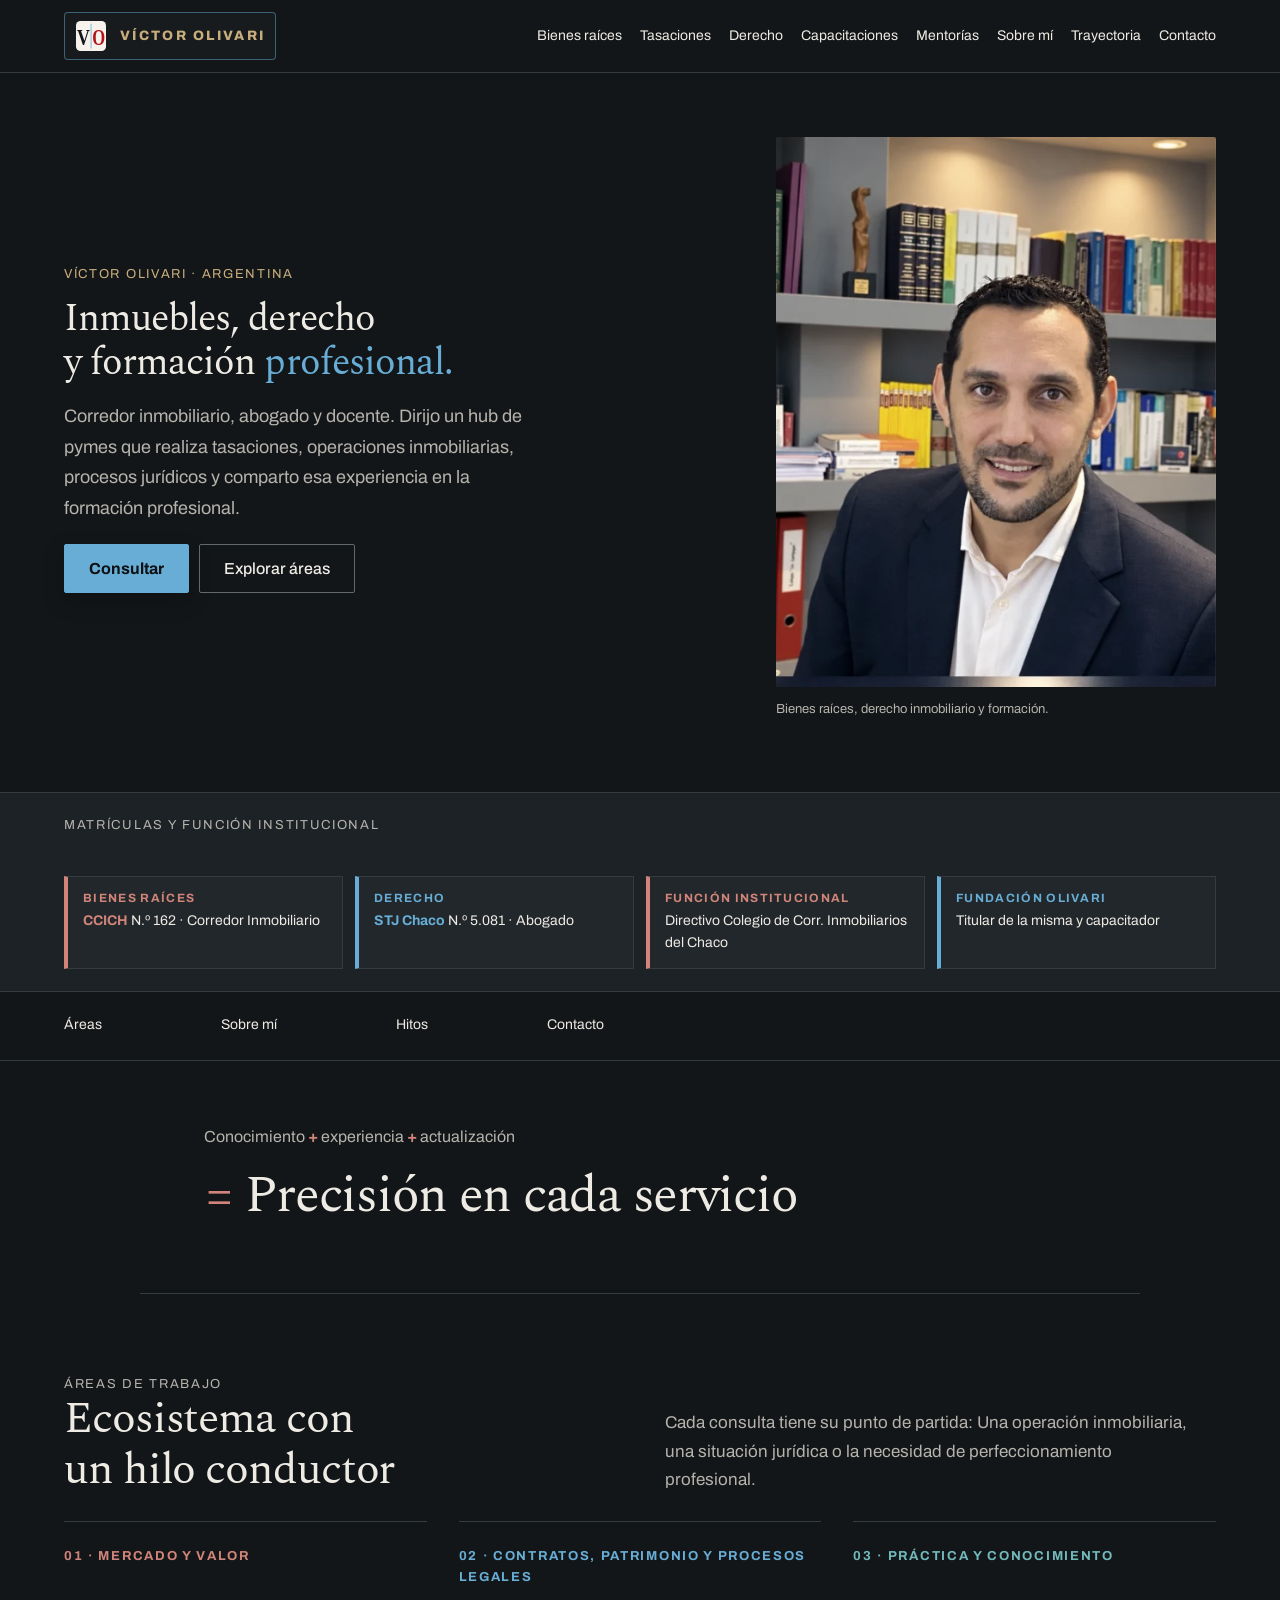
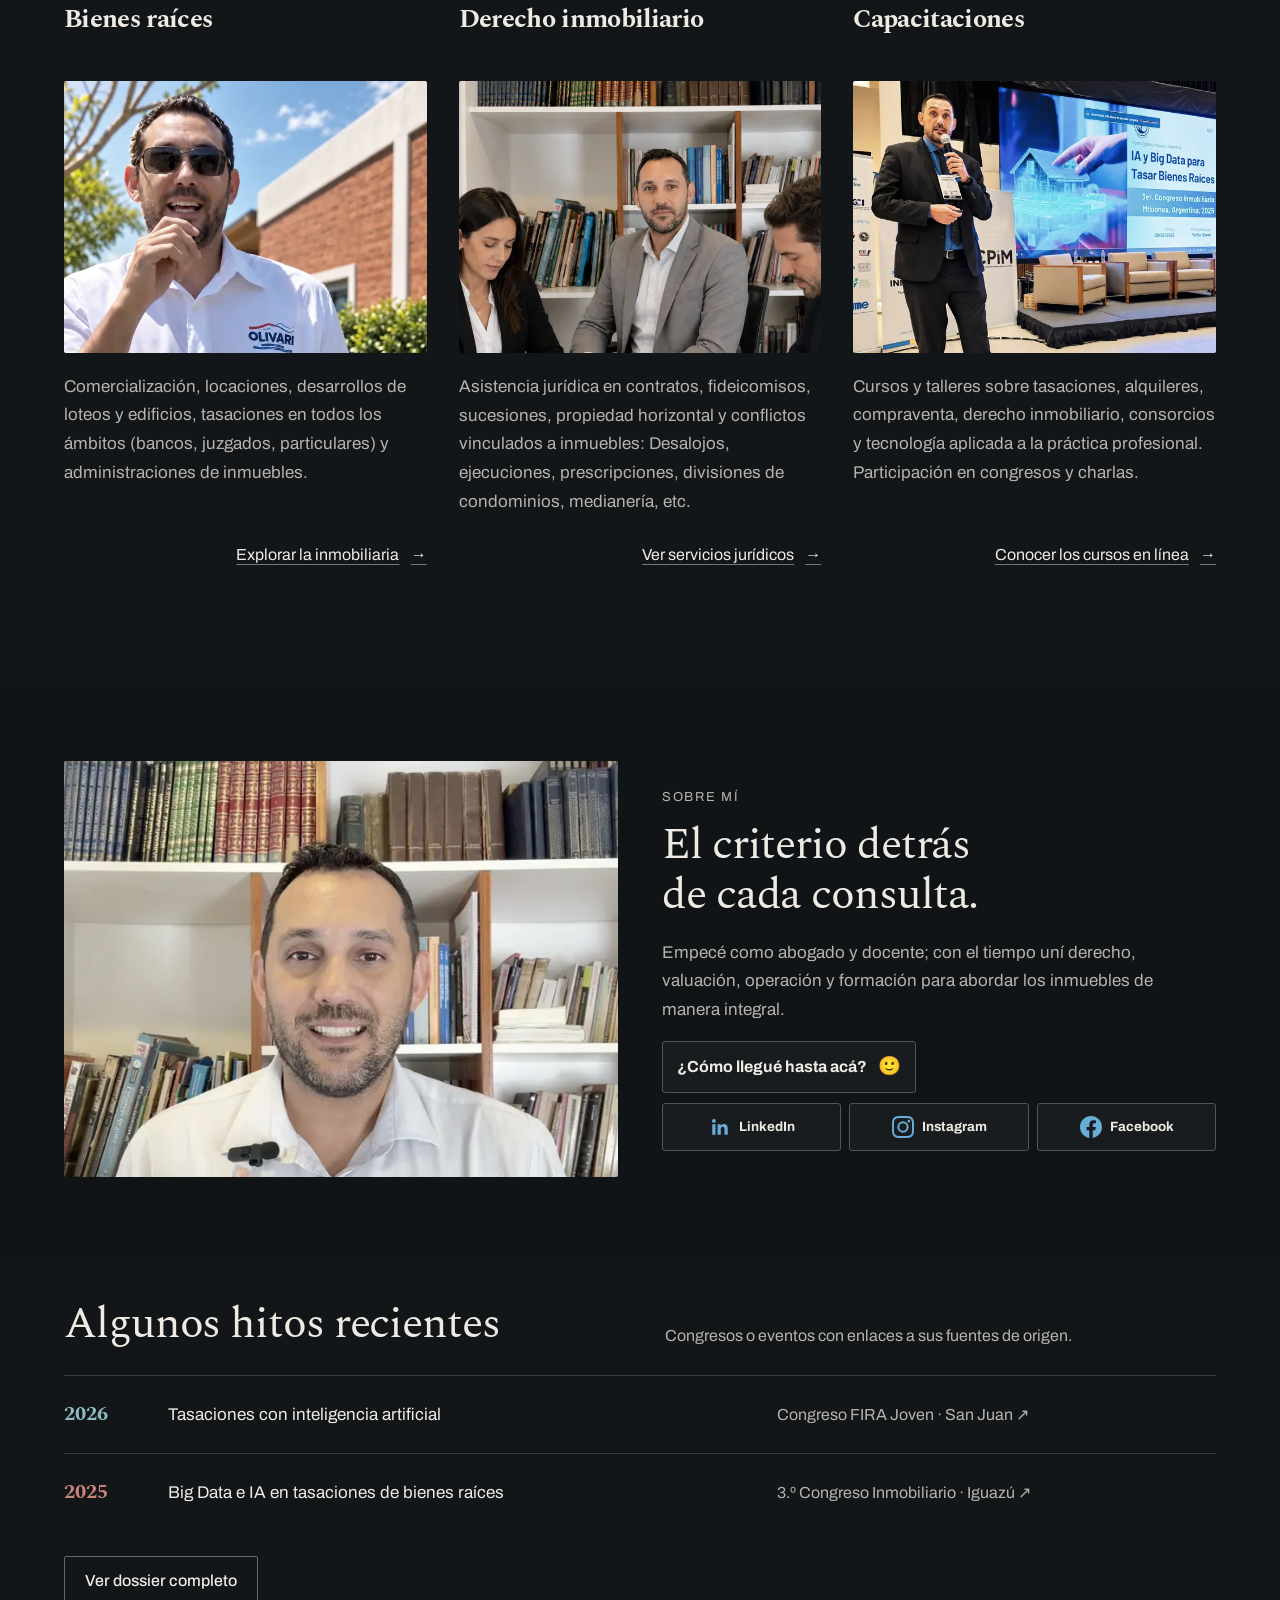
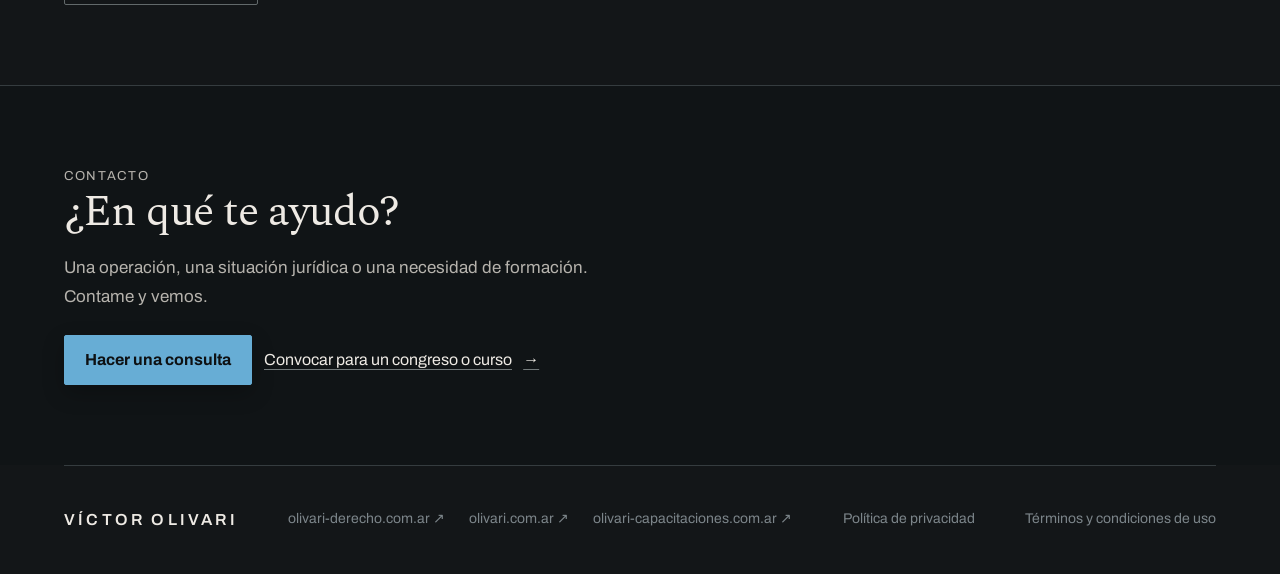
==== index.html @ 32bfb542 "Presentar el home como la página de Víctor Olivari ante buscadores El resultado de Google venía most" ====
<!doctype html>
<html lang="es">
<head>
<meta charset="utf-8">
<meta name="viewport" content="width=device-width, initial-scale=1">
<title>Víctor Olivari · Corredor inmobiliario y abogado</title>
<meta name="description" content="Página personal de Víctor Olivari: corredor inmobiliario y abogado especializado en bienes raíces, docente y conferencista, referente a nivel nacional.">
<link rel="canonical" href="https://www.victorolivari.com.ar/">
<meta property="og:type" content="website">
<meta property="og:title" content="Víctor Olivari · Corredor inmobiliario y abogado">
<meta property="og:description" content="Página personal de Víctor Olivari: corredor inmobiliario y abogado especializado en bienes raíces, docente y conferencista, referente a nivel nacional.">
<meta property="og:url" content="https://www.victorolivari.com.ar/">
<meta property="og:locale" content="es_AR">
<meta property="og:image" content="https://www.victorolivari.com.ar/favicon-512.png">
<meta property="og:image:width" content="512">
<meta property="og:image:height" content="512">
<meta property="og:image:alt" content="Monograma VO de Víctor Olivari">
<meta name="twitter:card" content="summary">
<meta name="twitter:image" content="https://www.victorolivari.com.ar/favicon-512.png">
<meta name="theme-color" content="#131618">
<meta name="robots" content="index, follow, max-image-preview:large">
<script type="application/ld+json">
{
  "@context": "https://schema.org",
  "@graph": [
    {
      "@type": "WebSite",
      "@id": "https://www.victorolivari.com.ar/#website",
      "url": "https://www.victorolivari.com.ar/",
      "name": "Víctor Olivari",
      "description": "Sitio oficial de Víctor Olivari sobre bienes raíces, derecho inmobiliario, tasaciones, capacitaciones y mentorías profesionales.",
      "inLanguage": "es-AR",
      "publisher": { "@id": "https://www.victorolivari.com.ar/#victor-olivari" }
    },
    {
      "@type": "Person",
      "@id": "https://www.victorolivari.com.ar/#victor-olivari",
      "name": "Víctor Hugo Olivari",
      "alternateName": "Víctor Olivari",
      "url": "https://www.victorolivari.com.ar/",
      "image": "https://www.victorolivari.com.ar/fotos/home.webp",
      "jobTitle": ["Corredor inmobiliario", "Abogado", "Docente"],
      "address": {
        "@type": "PostalAddress",
        "addressLocality": "Resistencia",
        "addressRegion": "Chaco",
        "addressCountry": "AR"
      },
      "sameAs": [
        "https://www.linkedin.com/in/victor-olivari-1b532aa4/",
        "https://www.instagram.com/victorolivari/",
        "https://www.facebook.com/victor.olivari/",
        "https://www.youtube.com/@VictorOlivari-youtube"
      ]
    }
  ]
}
</script>
<link rel="icon" type="image/svg+xml" href="/favicon.svg?v=20260909-2">
<link rel="icon" type="image/png" sizes="32x32" href="/favicon-32.png?v=20260909-1">
<link rel="icon" type="image/png" sizes="16x16" href="/favicon-16.png?v=20260909-1">
<link rel="apple-touch-icon" sizes="180x180" href="/apple-touch-icon.png?v=20260909-1">
<link rel="manifest" href="/site.webmanifest?v=20260906">
<link rel="preconnect" href="https://fonts.googleapis.com">
<link rel="preconnect" href="https://fonts.gstatic.com" crossorigin>
<link rel="stylesheet" href="https://fonts.googleapis.com/css2?family=Archivo:wght@400;500;600&family=Spectral:wght@400&display=swap">
<style>

    body { margin: 0; background: #131618; }
    a { color: inherit; text-decoration: none; }
    a:hover { color: var(--ocre); }

    .page {
      background: #131618; color: #EAE6E0;
      font-family: Archivo, Helvetica Neue, sans-serif;
      --h1: calc(clamp(30px, 3.75vw, 48px) * var(--ts));
      --quote: calc(clamp(26px, 3.125vw, 40px) * var(--ts));
      --h2: calc(clamp(23px, 2.66vw, 34px) * var(--ts));
      --h3: calc(clamp(19px, 1.875vw, 24px) * var(--ts));
      --body: calc(clamp(16px, 1.3vw, 17px) * var(--bs));
      --small: calc(clamp(14.5px, 1.2vw, 15.5px) * var(--bs));
      --label: calc(clamp(12px, 1vw, 13px) * var(--bs));
      --ink: #EAE6E0; --muted: #A29C95; --panel: #1D2124; --deep: #0E1113; --line: #2A2F32;
    }
    .h { font-family: var(--tf); font-weight: 700; letter-spacing: -0.03em; line-height: 1.1; margin: 0; }
    .wrap { padding-left: 80px; padding-right: 80px; }
    .lbl { font-size: var(--label); letter-spacing: 0.2em; text-transform: uppercase; color: var(--muted); }
    .body { font-size: var(--body); line-height: 1.72; color: var(--muted); margin: 0; }
    .ph { background: var(--panel); overflow: hidden; }
    .ph img { width: 100%; height: 100%; object-fit: cover; display: block; }
    .photo { background: var(--panel); border: 1px dashed #454D51; display: flex; align-items: center; justify-content: center; text-align: center; padding: 14px; color: #7C858A; font-size: var(--label); letter-spacing: 0.08em; line-height: 1.7; }

    /* --- botones: neutros en reposo, color del area al pasar el mouse --- */
    .b { border: 1px solid #3D4548; color: var(--ink); background: transparent;
         padding: 15px 24px; font-size: var(--small); font-weight: 600; letter-spacing: 0.05em;
         text-transform: uppercase; display: inline-block; cursor: pointer;
         transition: background .16s ease, border-color .16s ease, color .16s ease; }
    .b-br:hover  { background: var(--rojo);    border-color: var(--rojo);    color: #FFFFFF; }
    .b-tas:hover { background: var(--rojo);    border-color: var(--rojo);    color: #FFFFFF; }
    .b-der:hover { background: var(--gris);    border-color: var(--gris);    color: #131618; }
    .b-cap:hover { background: var(--verde);   border-color: var(--verde);   color: #FFFFFF; }
    .b-mi:hover  { background: var(--ocre);    border-color: var(--ocre);    color: #131618; }
    .b-men:hover { background: var(--violeta); border-color: var(--violeta); color: #131618; }

    .nav { display: flex; align-items: center; justify-content: space-between; padding-top: 18px; padding-bottom: 18px; border-bottom: 1px solid var(--line); }
    .nav-links { display: flex; gap: 28px; font-size: var(--small); color: var(--muted); }
    .nav-links a { transition: color .16s ease; }
    .nl-br:hover { color: var(--rojo); } .nl-der:hover { color: var(--gris); }
    .nl-cap:hover { color: var(--verde); } .nl-mi:hover { color: var(--ocre); }
    .nl-men:hover { color: var(--violeta); }
    .nav-burger { display: none; }

    .hero { display: grid; grid-template-columns: 1.55fr 1fr; gap: 52px; padding-top: 40px; padding-bottom: 56px; align-items: center; }
    .hero-ctas { display: flex; gap: 10px; flex-wrap: wrap; }

    .creds { background: var(--panel); border-top: 1px solid var(--line); border-bottom: 1px solid var(--line); padding-top: 26px; padding-bottom: 26px; display: flex; justify-content: space-between; align-items: center; gap: 28px; flex-wrap: wrap; }
    .creds-list { display: flex; gap: 40px; flex-wrap: wrap; font-size: var(--small); color: #CFC9C2; }

    .units { display: grid; grid-template-columns: repeat(3, minmax(0, 1fr)); gap: 20px; }
    .unit { background: var(--panel); display: flex; flex-direction: column; }
    .unit-body { padding: 30px 28px 28px 28px; display: flex; flex-direction: column; gap: 15px; flex-grow: 1; }

    .about { display: grid; grid-template-columns: 1fr 1fr; gap: 48px; align-items: center; }
    .gallery { display: grid; grid-template-columns: repeat(2, minmax(0, 1fr)); gap: 16px; }

    .tray-row { display: grid; grid-template-columns: 84px 1fr 260px; gap: 26px; padding: 18px 0; border-top: 1px solid var(--line); align-items: baseline; }
    .tray-year { font-family: var(--tf); font-size: calc(var(--body) * 1.2); font-weight: 700; }
    details > summary { list-style: none; cursor: pointer; padding: 16px 0; border-top: 1px solid var(--line); font-size: var(--small); font-weight: 600; letter-spacing: 0.05em; text-transform: uppercase; color: var(--muted); display: flex; justify-content: space-between; align-items: center; }
    details > summary::-webkit-details-marker { display: none; }
    details > summary:hover { color: var(--ink); }
    details[open] > summary .mas { display: none; }
    details:not([open]) > summary .menos { display: none; }

    .close-ctas { display: flex; gap: 10px; justify-content: center; flex-wrap: wrap; }
    .foot { display: flex; justify-content: space-between; align-items: center; gap: 20px; flex-wrap: wrap; font-size: var(--label); color: #7C858A; border-top: 1px solid var(--line); padding-top: 32px; padding-bottom: 32px; }
    .foot-links { display: flex; gap: 24px; flex-wrap: wrap; }

    @media (max-width: 1300px) {
      .wrap { padding-left: 52px; padding-right: 52px; }
      .hero { gap: 40px; grid-template-columns: 1.4fr 1fr; }
      .tray-row { grid-template-columns: 76px 1fr 200px; gap: 20px; }
    }
    @media (max-width: 900px) {
      .hero { grid-template-columns: 1fr; gap: 36px; }
      .units { grid-template-columns: 1fr; }
      .about { grid-template-columns: 1fr; gap: 32px; }
    }
    @media (max-width: 640px) {
      .wrap { padding-left: 22px; padding-right: 22px; }
      .nav-links { display: none; } .nav-burger { display: block; }
      .hero { padding-top: 28px; padding-bottom: 40px; }
      .hero-ctas { flex-direction: column; align-items: stretch; }
      .b { text-align: center; padding: 16px 20px; }
      .creds-list { gap: 14px; flex-direction: column; }
      .gallery { grid-template-columns: 1fr; }
      .tray-row { grid-template-columns: 1fr; gap: 4px; padding: 16px 0; }
      .tray-src { text-align: left !important; }
      .close-ctas { flex-direction: column; align-items: stretch; }
      .foot { flex-direction: column; align-items: flex-start; gap: 14px; }
    }
  /*EDITORIAL*/
/* Diseño compartido. sincronizar-editorial.py lo integra en los artboards. */
html { color-scheme: dark; scroll-padding-top: 5.5rem; }
body { margin: 0; background: #131618; }
.page { --ts: 1; --bs: 1; --tf: Spectral, Georgia, serif;
  --rojo: #C98579; --gris: #BAC5CA; --verde: #8DBDC3; --ocre: #C9AE7D; --violeta: #B4A7CA;
  --ink: #EEEAE4; --muted: #B6B3AD; --panel: #1C2225; --deep: #101416; --line: #353C3F;
  --h1: clamp(2.15rem, 1.4rem + 3vw, 4.25rem); --h2: clamp(1.8rem, 1.3rem + 1.8vw, 2.8rem);
  --h3: clamp(1.3rem, 1.1rem + .6vw, 1.65rem); --quote: clamp(1.8rem, 1.1rem + 2.6vw, 3.2rem);
  --body: 1.0625rem; --small: 1rem; --label: .8125rem;
  font-family: Archivo, 'Helvetica Neue', Arial, sans-serif; color: var(--ink); line-height: 1.6;
  overflow-wrap: break-word; min-height: 100vh; }
.page *, .page *::before, .page *::after { box-sizing: border-box; }
.page { --rojo: #C98579 !important; --gris: #BAC5CA !important; --verde: #8DBDC3 !important;
  --ocre: #C9AE7D !important; --violeta: #B4A7CA !important; }
.page [hidden] { display: none !important; }
.page img { display: block; max-width: 100%; }
.page a { color: inherit; text-decoration: none; text-underline-offset: .25em; }
.page a:focus-visible, .page button:focus-visible, .page summary:focus-visible,
.page input:focus-visible, .page select:focus-visible, .page textarea:focus-visible {
  outline: 2px solid var(--ocre); outline-offset: 5px; }
.page button, .page input, .page select, .page textarea { font: inherit; }
.page button, .page summary, .page a { -webkit-tap-highlight-color: rgba(201,174,125,.15); }
.page .wrap { width: 100%; max-width: 1360px; margin-inline: auto; padding-inline: 22px; }
.page .h { font-family: Spectral, Georgia, serif; font-weight: 400; letter-spacing: -.025em; line-height: 1.15; text-wrap: balance; }
.page h1 { text-transform: none !important; }
.page .lbl { font-family: Archivo, Arial, sans-serif; font-size: .8125rem; letter-spacing: .13em; line-height: 1.6; }
.page .body { color: var(--muted); line-height: 1.7; }
.page .b { display: inline-flex; align-items: center; justify-content: center; gap: .6rem;
  min-height: 48px; padding: 12px 20px; max-width: 100%; border: 1px solid #62696A;
  border-radius: 2px; font-size: 1rem; font-family: Archivo, Arial, sans-serif;
  line-height: 1.45; font-weight: 500; letter-spacing: 0; text-transform: none;
  color: var(--ink); background: transparent; cursor: pointer;
  transition: background .18s ease, color .18s ease, border-color .18s ease; }
.page .b.primary { background: var(--ink); border-color: var(--ink); color: #131618; }
.page .text-link { display: inline-flex; gap: .7rem; align-items: center; min-height: 44px;
  text-decoration: underline; text-decoration-color: #737A7B; }
.page .text-link::after { content: '→'; font-family: Arial, sans-serif; transition: transform .2s ease; }
.page .text-link[target='_blank']::after { content: '↗'; }
.page .skip-link { position: absolute; left: 22px; top: -150px; z-index: 100;
  background: var(--ink); color: #131618; padding: 14px 20px; }
.page .skip-link:focus { top: 12px; }
.page .site-header { position: sticky; top: 0; z-index: 30; background: #131618; border-bottom: 1px solid var(--line); }
.page .site-nav { display: flex; align-items: center; justify-content: space-between; gap: 18px; min-height: 72px; }
.page .brand { font-family: Archivo, Arial, sans-serif; font-size: .85rem; letter-spacing: .16em; font-weight: 600; white-space: nowrap; }
.page .desktop-links { display: none; }
.page .mobile-menu > summary { display: flex; gap: 10px; align-items: center; justify-content: center;
  min-width: 76px; min-height: 48px; padding: 8px 0; border: 0; color: var(--ink);
  font-size: .875rem; letter-spacing: 0; text-transform: none; }
.page summary { cursor: pointer; list-style: none; }
.page summary::-webkit-details-marker { display: none; }
.page .menu-icon { width: 20px; height: 12px; border-top: 1px solid; border-bottom: 1px solid; }
.page .mobile-menu[open] .menu-icon { height: 1px; border-bottom: 0; }
.page .mobile-links { position: absolute; inset: 72px 0 auto; padding: 12px 22px 24px;
  background: #1C2225; border-bottom: 1px solid var(--line); max-height: calc(100vh - 72px); max-height: calc(100dvh - 72px); overflow: auto; }
.page .mobile-links a { display: block; padding: 12px 0; min-height: 48px; border-bottom: 1px solid var(--line); }
.page [aria-current='page'] { color: var(--ocre); }
.page main { outline: none; }
.page .location-guide { display: flex; align-items: center; flex-wrap: wrap; gap: 8px 24px;
  padding-block: 12px; border-bottom: 1px solid var(--line); font-size: .875rem; }
.page .breadcrumb, .page .section-links { display: flex; align-items: center; flex-wrap: wrap; gap: 4px 18px; }
.page .breadcrumb { color: var(--muted); }
.page .location-guide a { display: inline-flex; align-items: center; gap: 8px; min-height: 44px; }
.page .location-guide a:hover { color: var(--ocre); }
.page .back-link { color: var(--ocre); padding-right: 20px; border-right: 1px solid var(--line); }
.page .section-links { justify-content: space-between; flex: 1; max-width: 540px; gap: 4px 12px; }
.page .section-links a { border-bottom: 1px solid transparent; }
.page .section-links a:hover, .page .section-links a:focus-visible { border-bottom-color: var(--ocre); }
.page main [id] { scroll-margin-top: 1rem; }
.page .hero { display: grid; grid-template-columns: minmax(0,1fr); gap: 26px; padding-block: 32px 44px; }
.page .hero-copy .lbl { color: var(--ocre); margin-bottom: 12px; }
.page .hero h1 { font-size: clamp(1.5rem, 6.6vw, 2rem); max-width: none; margin-bottom: 16px; }
.page .hero-title-line { display: block; white-space: nowrap; }
.page .professional { color: #91C9E8; }
.page .unit[style*='--gris'] .lbl { color: var(--ocre); }
.page .hero .hero-intro { max-width: 48ch; font-size: 1rem; margin: 0 0 20px; }
.page .hero-ctas { display: flex; flex-direction: row; flex-wrap: wrap; gap: 10px; }
.page .hero-ctas .b { flex: 1 1 auto; padding-inline: 14px; }
.page .hero-portrait { margin: 0; min-width: 0; }
.page .hero-portrait .ph { height: 245px; border-radius: 2px; }
.page .hero-portrait img { object-position: 60% 38%; }
.page figcaption { margin-top: 12px; font-size: .8125rem; color: var(--muted); }
.page .ph { background: var(--panel); padding: 0 !important; border: 0 !important; overflow: hidden; border-radius: 2px; }
.page .ph img { display: block; width: 100%; height: 100%; object-fit: cover; filter: saturate(.8); }
.page .section { padding-block: 48px; }
.page .section-head { display: grid; gap: 14px; margin-bottom: 26px; }
.page .section-head h2 { font-size: var(--h2); }
.page .section-head p { max-width: 54ch; margin: 0; }
.page .creds { padding-block: 22px; border-block: 1px solid var(--line); background: var(--panel); }
.page .creds-list { display: flex; flex-direction: column; gap: 8px; font-size: .875rem; margin-top: 12px; }
.page .manifesto { max-width: 1000px; padding-block: 44px; }
.page .manifesto p { font-size: var(--quote); line-height: 1.3; margin: 0; }
.page .manifesto { padding-block: clamp(36px, 5vw, 72px); border-bottom: 1px solid var(--line); }
.page .manifesto .manifesto-premise { font: 400 1rem/1.5 Archivo, Arial, sans-serif; color: var(--muted); margin-bottom: 14px; }
.page .manifesto-premise span, .page .manifesto-equals { color: var(--ocre); }
.page .units { display: grid; grid-template-columns: minmax(0,1fr); gap: 16px; }
.page .unit { background: transparent; border-top: 1px solid var(--line); min-width: 0; }
.page .unit-body { padding: 24px 0; display: flex; flex-direction: column; align-items: flex-start; gap: 12px; }
.page .unit h3 { margin: 0; font-size: 1.65rem; }
.page .unit p { margin: 0; }
.page .unit .text-link { margin-top: auto; }
.page .unit .lbl { color: var(--area, var(--muted)); }
.page .unit-photo { margin: 6px 0; width: 100%; aspect-ratio: 4 / 3; }
.page .unit-photo img { object-position: center 30%; }
.page .unit-photo img[src*='INMO'] { object-position: center 10%; }
.page .unit-photo img[src*='curso1'] { object-position: 28% center; }
.page .about .about-portrait { aspect-ratio: 1 / 1; }
.page .about-portrait img { object-position: center 40%; }
.page .about { display: grid; grid-template-columns: minmax(0,1fr); gap: 28px; }
.page .about .ph { aspect-ratio: 4 / 3; }
.page .about h2 { font-size: var(--h2); margin: 12px 0 18px; }
.page .about p { max-width: 55ch; }
.page .about .text-link { margin-top: 16px; }
.page .gallery { display: grid; grid-template-columns: minmax(0,1fr); gap: 26px; }
.page .gallery figure { margin: 0; }
.page .gallery .ph { aspect-ratio: 16 / 10; }
.page .close-ctas { display: flex; flex-direction: row; flex-wrap: wrap; gap: 12px; justify-content: flex-start; }
.page .closing { border-top: 1px solid var(--line); }
.page .closing h2 { font-size: var(--h2); margin-bottom: 16px; }
.page .closing p { margin: 0 0 24px; max-width: 54ch; }
.page .foot { display: flex; flex-direction: column; align-items: flex-start; gap: 22px; padding-block: 32px; font-size: .875rem; }
.page .foot .h { font: 600 .85rem Archivo, Arial, sans-serif; white-space: nowrap; }
.page .foot-links { display: flex; flex-wrap: wrap; gap: 6px 24px; }
.page .social-links { display: flex; flex-wrap: wrap; gap: 12px 24px; }
.page .social-links a { display: inline-flex; align-items: center; gap: 10px; min-height: 48px; font-size: 1rem; color: var(--muted); }
.page .social-links a:hover { color: var(--ocre); }
.page .social-links svg { width: 20px; height: 20px; flex-shrink: 0; fill: currentColor; }
.page .area-socials { margin-top: 32px; padding-block: 24px 32px; border-top: 1px solid var(--line); }
.page .area-socials .lbl { margin-bottom: 10px; }
.page .foot a { min-height: 44px; display: inline-flex; align-items: center; overflow-wrap: anywhere; }
.page .phero { display: grid; grid-template-columns: minmax(0,1fr); gap: 28px; padding-block: 36px 44px; }
.page .phero .ph { max-height: 300px; aspect-ratio: 4 / 3 !important; }
.page .phero h1 { max-width: 22ch; }
.page .phero .body { font-size: var(--body) !important; }
.page .relato { max-width: 66ch; }
.page .relato p, .page .relato .entrada { font-size: var(--body); line-height: 1.75; }
.page .destacado { font: 400 var(--h3)/1.5 Spectral, Georgia, serif; border-left: 1px solid var(--ocre); margin: 24px 0; }
.page .story-pill { display: inline-flex; align-items: center; max-width: 100%; margin: 6px 0 22px;
  padding: 8px 13px; border: 1px solid color-mix(in srgb, var(--ocre) 58%, transparent);
  border-radius: 999px; color: var(--ink); background: rgba(201,174,125,.08);
  font-size: .875rem; font-weight: 600; line-height: 1.35; }
.page .cols2, .page .cols3 { display: grid; grid-template-columns: minmax(0,1fr); gap: 18px; }
.page .cols2 > *, .page .cols3 > *, .page .row > *, .page .tray-row > * { min-width: 0; }
.page .card { padding: 24px; border-top-width: 1px !important; }
.page .row, .page .tray-row { display: grid; grid-template-columns: minmax(0,1fr) !important; gap: 10px; padding-block: 22px; }
.page .tray-src { text-align: left !important; }
.page .tray-thumb { width: 100%; max-width: 280px; }
.page .practice-list { border-top: 1px solid var(--line); }
.page .practice { border-bottom: 1px solid var(--line); }
.page .practice > summary { min-height: 64px; display: flex; align-items: center; justify-content: space-between;
  gap: 18px; border: 0; font-family: Archivo, Arial, sans-serif; font-size: 1.0625rem; color: var(--ink); font-weight: 400; letter-spacing: 0; text-transform: none; }
.page .practice > summary::after { content: '+'; font: 300 1.6rem Arial, sans-serif; color: var(--muted); flex-shrink: 0; }
.page .practice[open] > summary::after { content: '−'; }
.page .practice > .body { padding-bottom: 24px; max-width: 65ch; }
.page .program-group { margin-bottom: 24px; }
.page .program-group > summary { min-height: 64px; border: 0; font-weight: 400; letter-spacing: 0; text-transform: none; gap: 16px; color: var(--ink); }
.page .program-group > summary::after { content: '+'; font: 1.5rem Arial, sans-serif; }
.page .program-group[open] > summary::after { content: '−'; }
.page .program-group .cols3 { padding-bottom: 12px; }
.page .program-group .h { font-family: Archivo, Arial, sans-serif; font-size: 1.125rem !important; line-height: 1.4; }
.page .program-group > summary .h { font: 400 1.5rem/1.3 Spectral, Georgia, serif !important; }
.page .program-group summary { display: flex; align-items: center; justify-content: space-between; }
.page .contact-areas { display: grid; gap: 18px; }
.page .contact-area { border: 1px solid var(--line); padding: 0 20px; background: var(--panel); }
.page .contact-area > summary { min-height: 80px; border: 0; text-transform: none; letter-spacing: 0; color: var(--ink); font-size: 1.125rem; gap: 16px; }
.page .contact-area > summary::after { content: '+'; font: 1.5rem Arial, sans-serif; }
.page .contact-area[open] > summary::after { content: '−'; }
.page .contact-area .card { padding: 0 0 24px; border: 0 !important; }
.page .campo > span { font-size: .875rem; text-transform: none; letter-spacing: 0; }
.page .campo input, .page .campo select, .page .campo textarea { width: 100%; min-width: 0; max-width: 100%; min-height: 48px;
  padding: 12px; background: #131618; color: var(--ink); border: 1px solid #61696D; border-radius: 2px; font-size: 1rem; }
.page .campo textarea { min-height: 120px; }
.page .campo input::placeholder, .page .campo textarea::placeholder { color: #A9ACAC; opacity: 1; }
.page .via { overflow-wrap: anywhere; }
.page .via svg { flex-shrink: 0; }
.page .chip { font-size: 1rem; }
.page .record-img { max-width: 100%; height: auto; }
.page .cta-movil { position: static !important; display: flex !important; width: fit-content !important; max-width: calc(100% - 44px); margin: 0 auto 32px; padding: 14px 20px; gap: 10px; align-items: center; border: 1px solid var(--line); background: transparent !important; color: var(--ink) !important; box-shadow: none !important; border-radius: 2px !important; }
@media (hover: hover) {
  .page .b:hover { background: #2B3336; color: var(--ink); border-color: var(--ocre); }
  .page .b.primary:hover { background: #D8C9AD; color: #131618; border-color: #D8C9AD; }
  .page .text-link:hover, .page .foot a:hover, .page .desktop-links a:hover { color: var(--ocre); }
  .page .text-link:hover::after { transform: translateX(3px); }
}
@media (max-width: 699px) {
  .page .anio-cuerpo > div[style*='grid-template-columns'] { grid-template-columns: minmax(0, 1fr) !important; gap: 8px !important; }
  .page .anio-cuerpo > div > div { min-width: 0; }
  .page .wrap[style*='padding-top'] { padding-top: 40px !important; }
  .page .wrap[style*='padding-bottom'] { padding-bottom: 40px !important; }
  .page .wrap[style*='padding-bottom: 18px'], .page .wrap[style*='padding-bottom: 26px'] { padding-bottom: 18px !important; }
  .page .cols2[style], .page .cols3[style] { gap: 22px !important; }
  .page h2[style*='max-width'] { max-width: 100% !important; }
}
@media (min-width: 700px) {
  .page .wrap { padding-inline: 40px; }
  .page .hero { grid-template-columns: minmax(0,1.1fr) minmax(0,1fr); gap: 36px; align-items: center; padding-block: 52px; }
  .page .hero h1 { font-size: clamp(1.4rem, 3vw, 3rem); }
  .page .hero-portrait .ph { height: auto; aspect-ratio: 4 / 5; }
  .page .hero-portrait img { object-position: 100% 45%; }
  .page .section { padding-block: 64px; }
  .page .creds-list { flex-direction: row; flex-wrap: wrap; gap: 12px 32px; }
  .page .units { grid-template-columns: minmax(0,1fr); gap: 24px; }
  .page .unit-body { display: grid; grid-template-columns: minmax(0,.85fr) minmax(0,1fr); gap: 14px 28px; align-items: start; }
  .page .unit-body > * { grid-column: 2; }
  .page .unit-body .unit-photo { grid-column: 1; grid-row: 1 / 5; aspect-ratio: 4 / 5; margin: 0; }
  .page .unit-body .text-link { align-self: end; }
  .page .unit-body { height: 100%; }
  .page .gallery, .page .cols2, .page .cols3 { grid-template-columns: repeat(2,minmax(0,1fr)); }
  .page .about { grid-template-columns: repeat(2,minmax(0,1fr)); gap: 44px; align-items: center; }
  .page .phero { grid-template-columns: minmax(0,1.25fr) minmax(0,1fr); padding-block: 56px; }
  .page .phero .ph { max-height: 430px; }
  .page .phero.text-only { grid-template-columns: 1fr; }
  .page .tray-row { grid-template-columns: 80px minmax(0,1fr) minmax(180px,.75fr) !important; gap: 24px; }
  .page .row { grid-template-columns: minmax(170px,.6fr) minmax(0,1.7fr) !important; gap: 26px; }
  .page .contact-areas { max-width: 820px; }
}
@media (min-width: 1100px) {
  .page .wrap { padding-inline: 64px; }
  .page .hero { gap: 80px; padding-block: 64px 72px; }
  .page .hero-portrait { max-width: 440px; justify-self: end; width: 100%; }
  .page .hero .hero-intro { font-size: 1.125rem; }
  .page .hero-ctas .b { flex: none; padding-inline: 24px; }
  .page .desktop-links { display: flex; align-items: center; gap: 18px; font-size: .875rem; }
  .page .desktop-links a { display: inline-flex; align-items: center; min-height: 44px; white-space: nowrap; }
  .page .mobile-menu { display: none; }
  .page .section { padding-block: 80px; }
  .page .section-head { grid-template-columns: 1fr 1fr; gap: 50px; align-items: end; }
  .page .cols3 { grid-template-columns: repeat(3,minmax(0,1fr)); }
  .page .units { grid-template-columns: repeat(3,minmax(0,1fr)); gap: 32px; }
  .page .unit-body { display: flex; gap: 16px; }
  .page .unit-body > .lbl { min-height: 3.2em; }
  .page .unit-body > h3 { min-height: 2.3em; }
  .page .unit-body .unit-photo { aspect-ratio: 4 / 3; margin: 0 0 4px; }
  .page .foot { flex-direction: row; flex-wrap: wrap; justify-content: space-between; align-items: center; }
}
@media (prefers-reduced-motion: no-preference) {
  html { scroll-behavior: smooth; }
  .page details[open] > .body, .page details[open] > .cols3, .page details[open] > .card { animation: editorial-open .22s ease-out; }
  @keyframes editorial-open { from { opacity: .5; transform: translateY(4px); } to { opacity: 1; transform: none; } }
}
@media (prefers-reduced-motion: reduce) {
  .page *, .page *::before, .page *::after { animation: none !important; transition: none !important; scroll-behavior: auto !important; }
}
/* Fotos de las áreas: se conserva el encuadre original, también en celular. */
.page .phero .area-portrait { max-height: none; }
.page .phero .area-portrait-vertical { aspect-ratio: 3 / 4 !important; width: 100%; max-width: 390px; justify-self: center; }
.page .area-portrait img { object-fit: contain; filter: none; }
.page .course-carousel { min-width: 0; border-block: 1px solid var(--line); }
.page .carousel-heading { display: flex; flex-wrap: wrap; align-items: end; justify-content: space-between; gap: 20px; }
.page .carousel-heading .lbl { margin-bottom: 12px; }
.page .carousel-heading .h { font-size: var(--h2); }
.page .carousel-controls { display: flex; gap: 8px; }
.page .carousel-controls[hidden] { display: none; }
.page .carousel-controls button { min-width: 48px; min-height: 48px; padding: 10px 15px; border: 1px solid var(--line); border-radius: 3px; background: var(--panel); color: var(--ink); font: inherit; font-size: .875rem; cursor: pointer; }
.page .carousel-controls button:hover { border-color: var(--verde); }
.page .carousel-controls button:disabled { cursor: default; color: var(--muted); }
.page .carousel-help { color: var(--muted); font-size: .875rem; line-height: 1.5; margin-block: 18px 22px; }
.page .carousel-viewport { overflow-x: auto; overscroll-behavior-x: contain; scrollbar-width: thin; scrollbar-color: var(--verde) var(--panel); scroll-behavior: auto; padding-bottom: 12px; }
.page .carousel-track { display: flex; gap: 20px; width: max-content; }
.page .carousel-track figure { flex: none; width: min(76vw, 480px); margin: 0; }
.page .carousel-track img { display: block; width: 100%; height: auto; aspect-ratio: 4 / 3; object-fit: contain; background: var(--deep); border-radius: 3px; }
.page .carousel-track figcaption { padding-top: 14px; max-width: 38ch; font-size: .875rem; line-height: 1.5; color: var(--muted); }
/* El texto acompaña a cada imagen, incluso cuando la foto es vertical o panorámica. */
.page .course-carousel .carousel-track figure { display: flex; flex-direction: column; align-items: center; text-align: center; }
.page .course-carousel .carousel-track figcaption { width: 100%; max-width: min(100%, 38ch); text-align: center; }
.page .carousel-viewport:focus-visible, .page .carousel-controls button:focus-visible { outline: 2px solid var(--verde); outline-offset: 3px; }
/* El recorrido reúne fotos de formatos muy diferentes; el fondo unifica la serie
   sin recortar personas ni documentos importantes. */
.page .journey-carousel { margin-top: 10px; }
.page .journey-carousel .carousel-track { gap: 16px; }
.page .journey-carousel .carousel-track figure { width: min(82vw, 560px); }
.page .journey-carousel .carousel-track figure { display: flex; flex-direction: column; align-items: center; text-align: center; }
.page .journey-carousel .carousel-track img { aspect-ratio: 3 / 2; filter: saturate(.88); }
.page .journey-carousel .carousel-track figcaption { min-height: 2.7em; width: 100%; max-width: min(100%, 46ch); padding: 12px 2px 0; color: var(--ink); text-align: center; }
.page .story-more { max-width: 66ch; margin-top: 1.35rem; border-top: 1px solid var(--line); border-bottom: 1px solid var(--line); }
.page .story-more > summary { display: flex; align-items: center; justify-content: space-between; min-height: 56px; cursor: pointer; color: var(--ink); font-size: .9375rem; font-weight: 600; letter-spacing: .04em; list-style: none; }
.page .story-more > summary::-webkit-details-marker { display: none; }
.page .story-more > summary::after { content: '+'; color: var(--ocre); font: 1.5rem/1 Arial, sans-serif; }
.page .story-more[open] > summary::after { content: '−'; }
.page .story-more .relato { padding-bottom: 10px; }
.page .family-story { display: grid; gap: 28px; align-items: center; margin-top: 42px; padding-top: 42px; border-top: 1px solid var(--line); }
.page .family-story .ph { aspect-ratio: 3 / 4; max-width: 390px; justify-self: center; }
.page .family-story .ph img { object-fit: cover; }
/* Mentorías: consultoría de criterio, con el violeta como señal del área. */
.page .mentor-hero { display: grid; gap: 30px; padding-block: 42px 54px; }
.page .mentor-hero-copy { align-self: center; }
.page .mentor-hero .lbl, .page .mentor-section .lbl { color: var(--violeta); }
.page .mentor-hero h1 { margin: 14px 0 22px; max-width: 18ch; font-size: var(--h1); }
.page .mentor-lead { max-width: 62ch; margin: 0; font-size: calc(var(--body) * 1.08); }
.page .mentor-pills { display: flex; flex-wrap: wrap; gap: 9px; margin-top: 26px; }
.page .mentor-pill { display: inline-flex; align-items: center; min-height: 38px; padding: 7px 12px;
  border: 1px solid color-mix(in srgb, var(--violeta) 55%, var(--line)); border-radius: 999px;
  background: color-mix(in srgb, var(--violeta) 8%, transparent); color: var(--ink);
  font-size: .875rem; font-weight: 600; line-height: 1.35; }
.page .mentor-hero figure { margin: 0; align-self: center; }
.page .mentor-hero .ph { aspect-ratio: 3 / 2; }
.page .mentor-hero .ph img { object-fit: cover; object-position: center; filter: saturate(.86); }
.page .mentor-hero figcaption { text-align: center; }
.page .mentor-principle { padding-block: 34px; border-block: 1px solid var(--line);
  background: linear-gradient(90deg, color-mix(in srgb, var(--violeta) 7%, transparent), transparent 72%); }
.page .mentor-principle p { max-width: 900px; margin: 0; font: 400 var(--h3)/1.55 Spectral, Georgia, serif; }
.page .mentor-principle strong { color: var(--violeta); font-weight: 400; }
.page .mentor-section { padding-block: 54px; }
.page .mentor-section-head { display: grid; gap: 14px; margin-bottom: 28px; }
.page .mentor-section-head h2 { margin: 0; font-size: var(--h2); max-width: 21ch; }
.page .mentor-section-head p { max-width: 62ch; margin: 0; }
.page .mentor-grid { display: grid; grid-template-columns: minmax(0,1fr); gap: 14px; }
.page .mentor-card { min-width: 0; padding: 22px; border: 1px solid var(--line); border-top-color: var(--violeta);
  background: linear-gradient(145deg, color-mix(in srgb, var(--violeta) 6%, var(--panel)), var(--panel));
  transition: transform .22s ease, border-color .22s ease, background .22s ease; }
.page .mentor-icon { display: inline-flex; width: 42px; height: 42px; align-items: center; justify-content: center;
  margin-bottom: 18px; border: 1px solid color-mix(in srgb, var(--violeta) 55%, var(--line));
  color: var(--violeta); background: color-mix(in srgb, var(--violeta) 7%, transparent); }
.page .mentor-icon svg { width: 22px; height: 22px; fill: none; stroke: currentColor; stroke-width: 1.55;
  stroke-linecap: round; stroke-linejoin: round; }
.page .mentor-card h3 { margin: 0 0 10px; font: 400 var(--h3)/1.28 Spectral, Georgia, serif; }
.page .mentor-card p { margin: 0; font-size: 1rem; line-height: 1.68; color: var(--muted); }
.page .mentor-case { display: grid; gap: 28px; align-items: center; padding-block: 54px;
  border-block: 1px solid var(--line); }
.page .mentor-case .ph { aspect-ratio: 3 / 2; }
.page .mentor-case .ph img { object-fit: cover; filter: saturate(.88); }
.page .mentor-case h2 { margin: 10px 0 18px; font-size: var(--h2); }
.page .mentor-case p { margin: 0 0 16px; max-width: 60ch; }
.page .mentor-method { display: grid; gap: 0; border-top: 1px solid var(--line); counter-reset: mentor-step; }
.page .mentor-step { position: relative; padding: 26px 0 26px 58px; border-bottom: 1px solid var(--line); counter-increment: mentor-step; }
.page .mentor-step::before { content: '0' counter(mentor-step); position: absolute; left: 0; top: 27px;
  color: var(--violeta); font: 600 .875rem/1 Archivo, Arial, sans-serif; letter-spacing: .08em; }
.page .mentor-step h3 { margin: 0 0 8px; font-size: var(--h3); }
.page .mentor-step p { margin: 0; max-width: 64ch; }
.page .mentor-proof-grid { display: grid; grid-template-columns: minmax(0,1fr); gap: 12px; }
.page .mentor-proof { padding: 20px 0; border-top: 1px solid var(--line); }
.page .mentor-proof strong { display: block; margin-bottom: 7px; color: var(--ink); font-size: 1.0625rem; }
.page .mentor-proof p { margin: 0; }
.page .mentor-more { max-width: 820px; margin-top: 30px; }
.page .mentor-cta { margin-block: 12px 56px; padding-block: 36px; border-top: 1px solid var(--violeta);
  background: linear-gradient(110deg, color-mix(in srgb, var(--violeta) 10%, var(--panel)), var(--panel)); }
.page .mentor-cta h2 { margin: 0 0 14px; font-size: var(--h2); }
.page .mentor-cta p { max-width: 62ch; margin: 0 0 24px; }
@media (hover: hover) {
  .page .mentor-card:hover { transform: translateY(-3px); border-color: color-mix(in srgb, var(--violeta) 68%, var(--line)); }
}
@media (min-width: 700px) {
  .page .family-story { grid-template-columns: minmax(0,1.15fr) minmax(260px,.85fr); gap: 48px; }
  .page .mentor-hero, .page .mentor-case { grid-template-columns: minmax(0,1.12fr) minmax(280px,.88fr); gap: 48px; }
  .page .mentor-grid, .page .mentor-proof-grid { grid-template-columns: repeat(2,minmax(0,1fr)); }
  .page .mentor-section-head { grid-template-columns: minmax(0,.9fr) minmax(0,1.1fr); gap: 38px; align-items: end; }
  .page .mentor-method { grid-template-columns: repeat(3,minmax(0,1fr)); }
  .page .mentor-step { padding: 62px 24px 26px 0; border-right: 1px solid var(--line); }
  .page .mentor-step:last-child { border-right: 0; padding-left: 24px; }
  .page .mentor-step:nth-child(2) { padding-left: 24px; }
  .page .mentor-step::before { left: 0; top: 27px; }
  .page .mentor-step:nth-child(n+2)::before { left: 24px; }
}
@media (min-width: 1100px) {
  .page .mentor-grid { grid-template-columns: repeat(4,minmax(0,1fr)); }
  .page .mentor-hero { padding-block: 70px 82px; gap: 72px; }
  .page .mentor-section { padding-block: 78px; }
}
@media print {
  .page .carousel-controls, .page .carousel-track [aria-hidden="true"] { display: none; }
  .page .carousel-viewport { overflow: visible; }
  .page .carousel-track { width: auto; flex-wrap: wrap; }
  .page .site-header, .page .skip-link, .page .cta-movil { display: none !important; }
  .page .ph img { filter: none; }
}

/* Home oscuro: jerarquía, navegación y código cromático por área. */
.page[data-page="Main"] {
  --home-red: #d18479;
  --home-blue: #67add5;
  --home-blue-hover: #83c5e8;
  --home-training: #72b9bb;
}

.page[data-page="Main"] .hero-copy > .lbl,
.page[data-page="Main"] .manifesto-premise span,
.page[data-page="Main"] .manifesto-equals {
  color: var(--home-red);
}

.page[data-page="Main"] .professional {
  color: var(--home-blue);
}

.page[data-page="Main"] .brand {
  display: inline-flex;
  align-items: center;
  gap: 9px;
  padding: 4px 8px 4px 4px;
  border: 1px solid rgba(103, 173, 213, .28);
  border-radius: 4px;
  background: rgba(255, 255, 255, .025);
  cursor: pointer;
  transition: border-color .18s ease, background .18s ease, box-shadow .18s ease, transform .18s ease;
}

.page[data-page="Main"] .brand::before {
  content: '';
  width: 28px;
  height: 28px;
  flex: 0 0 28px;
  background: url('/favicon-32.png') center / contain no-repeat;
}

.page[data-page="Main"] .brand:hover,
.page[data-page="Main"] .brand:focus-visible {
  border-color: var(--home-blue);
  background: rgba(103, 173, 213, .09);
  box-shadow: 0 5px 16px rgba(0, 0, 0, .28);
  transform: translateY(-1px);
}

.page[data-page="Main"] .mobile-menu > summary {
  min-width: 48px;
  width: 48px;
  padding: 0;
  font-size: 0;
  border: 1px solid transparent;
  border-radius: 4px;
}

.page[data-page="Main"] .mobile-menu > summary:hover,
.page[data-page="Main"] .mobile-menu > summary:focus-visible {
  border-color: var(--home-blue);
  background: rgba(103, 173, 213, .09);
}

.page[data-page="Main"] .menu-icon {
  position: relative;
  width: 27px;
  height: 18px;
  border: 0;
  background: linear-gradient(var(--ink), var(--ink)) center / 100% 2px no-repeat;
}

.page[data-page="Main"] .menu-icon::before,
.page[data-page="Main"] .menu-icon::after {
  content: '';
  position: absolute;
  left: 0;
  width: 100%;
  height: 2px;
  background: var(--ink);
  transition: top .18s ease, transform .18s ease;
}

.page[data-page="Main"] .menu-icon::before { top: 0; }
.page[data-page="Main"] .menu-icon::after { bottom: 0; }

.page[data-page="Main"] .mobile-menu[open] .menu-icon {
  height: 18px;
  background: transparent;
}

.page[data-page="Main"] .mobile-menu[open] .menu-icon::before {
  top: 8px;
  transform: rotate(45deg);
}

.page[data-page="Main"] .mobile-menu[open] .menu-icon::after {
  bottom: 8px;
  transform: rotate(-45deg);
}

.page[data-page="Main"] .b.primary {
  background: var(--home-blue);
  border-color: var(--home-blue);
  color: #0e1113;
  font-weight: 700;
  box-shadow: 0 8px 22px rgba(0, 0, 0, .24);
}

.page[data-page="Main"] .b.primary:hover,
.page[data-page="Main"] .b.primary:focus-visible {
  background: var(--home-blue-hover);
  border-color: var(--home-blue-hover);
  color: #0e1113;
}

.page[data-page="Main"] .b:not(.primary):hover,
.page[data-page="Main"] .b:not(.primary):focus-visible,
.page[data-page="Main"] .hero-ctas .b:not(.primary):active {
  background: transparent;
  border-color: var(--home-blue);
  color: var(--home-blue);
}

.page[data-page="Main"] .manifesto-premise span,
.page[data-page="Main"] .manifesto-equals { font-weight: 800; }

.page[data-page="Main"] #trayectoria { padding-top: 42px; }

.page[data-page="Main"] .creds {
  align-items: flex-start;
}

.page[data-page="Main"] .creds-list {
  display: grid;
  grid-template-columns: repeat(4, minmax(0, 1fr));
  gap: 12px;
  width: 100%;
  color: var(--ink);
}

.page[data-page="Main"] .cred-item {
  display: flex;
  flex-direction: column;
  gap: 4px;
  min-height: 78px;
  padding: 13px 15px;
  border: 1px solid var(--line);
  border-left-width: 4px;
  background: rgba(255, 255, 255, .025);
}

.page[data-page="Main"] .cred-domain {
  font-size: .75rem;
  font-weight: 700;
  line-height: 1.35;
  letter-spacing: .11em;
  text-transform: uppercase;
}

.page[data-page="Main"] .cred-realestate {
  border-left-color: var(--home-red);
}

.page[data-page="Main"] .cred-realestate .cred-domain,
.page[data-page="Main"] .cred-realestate strong {
  color: var(--home-red);
}

.page[data-page="Main"] .cred-law {
  border-left-color: var(--home-blue);
}

.page[data-page="Main"] .cred-law .cred-domain,
.page[data-page="Main"] .cred-law strong {
  color: var(--home-blue);
}

.page[data-page="Main"] .units .unit:nth-child(1) {
  --area: var(--home-red);
}

.page[data-page="Main"] .units .unit:nth-child(2) {
  --area: var(--home-blue);
}

.page[data-page="Main"] .units .unit:nth-child(3) {
  --area: var(--home-training);
}

.page[data-page="Main"] .units .unit:nth-child(1) .lbl { color: var(--home-red); }
.page[data-page="Main"] .units .unit:nth-child(2) .lbl { color: var(--home-blue); }
.page[data-page="Main"] .units .unit:nth-child(3) .lbl { color: var(--home-training); }

.page[data-page="Main"] .unit .lbl,
.page[data-page="Main"] .unit h3 {
  font-weight: 700;
}

.page[data-page="Main"] .units .unit:nth-child(1) .text-link:hover,
.page[data-page="Main"] .units .unit:nth-child(1) .text-link:focus-visible {
  color: var(--home-red);
  text-decoration-color: var(--home-red);
}

.page[data-page="Main"] .units .unit:nth-child(2) .text-link:hover,
.page[data-page="Main"] .units .unit:nth-child(2) .text-link:focus-visible {
  color: var(--home-blue);
  text-decoration-color: var(--home-blue);
}

.page[data-page="Main"] .units .unit:nth-child(3) .text-link:hover,
.page[data-page="Main"] .units .unit:nth-child(3) .text-link:focus-visible {
  color: var(--home-training);
  text-decoration-color: var(--home-training);
}

.page[data-page="Main"] .about .story-link,
.page[data-page="Main"] .about .linkedin-link,
.page[data-page="Main"] .about .social-link {
  min-height: 48px;
  margin-right: 10px;
  padding: 10px 14px;
  border: 1px solid #4d5659;
  border-radius: 3px;
  background: rgba(255, 255, 255, .035);
  color: var(--ink);
  text-decoration: none;
  font-weight: 700;
}

.page[data-page="Main"] .about .story-link::after,
.page[data-page="Main"] .about .linkedin-link::after,
.page[data-page="Main"] .about .social-link::after {
  content: none;
}

.page[data-page="Main"] .about .story-link span {
  font-size: 1.15rem;
}

.page[data-page="Main"] .linkedin-mark {
  display: inline-flex;
  align-items: center;
  justify-content: center;
  width: 24px;
  height: 24px;
  border-radius: 3px;
  background: var(--home-blue);
  color: #0e1113;
  font: 700 .9rem/1 Arial, sans-serif;
  letter-spacing: -.04em;
}

.page[data-page="Main"] .social-mark {
  display: inline-flex;
  align-items: center;
  justify-content: center;
  width: 24px;
  height: 24px;
  border: 1px solid var(--home-blue);
  border-radius: 50%;
  color: var(--home-blue);
  font: 800 .72rem/1 Arial, sans-serif;
}

.page[data-page="Main"] .about .story-link:hover,
.page[data-page="Main"] .about .story-link:focus-visible,
.page[data-page="Main"] .about .linkedin-link:hover,
.page[data-page="Main"] .about .linkedin-link:focus-visible,
.page[data-page="Main"] .about .social-link:hover,
.page[data-page="Main"] .about .social-link:focus-visible {
  border-color: var(--home-blue);
  background: rgba(103, 173, 213, .1);
  color: var(--home-blue);
  box-shadow: 0 5px 16px rgba(0, 0, 0, .24);
}

@media (max-width: 1099px) {
  .page[data-page="Main"] .creds-list {
    grid-template-columns: repeat(2, minmax(0, 1fr));
  }
}

@media (max-width: 699px) {
  .page[data-page="Main"] .hero h1 {
    font-size: clamp(1.75rem, 7.4vw, 2.3rem);
  }

  .page[data-page="Main"] .creds-list {
    grid-template-columns: 1fr;
  }

  .page[data-page="Main"] .brand {
    gap: 7px;
    padding-right: 6px;
  }

  .page[data-page="Main"] .brand::before {
    width: 26px;
    height: 26px;
    flex-basis: 26px;
  }

  .page[data-page="Main"] .about .story-link,
  .page[data-page="Main"] .about .linkedin-link,
  .page[data-page="Main"] .about .social-link {
    width: 100%;
    margin-right: 0;
  }

  .page[data-page="Main"] #trayectoria { padding-top: 34px; }
}

/*/EDITORIAL*/

</style>
<link rel="stylesheet" href="/site-overrides.css?v=20260909-4">
<script src="/nav-trayectoria.js" defer></script>
</head>
<body>
<div class="page" data-page="Main" style="--rojo: #C98579; --gris: #BAC5CA; --verde: #8DBDC3; --ocre: #C9AE7D; --violeta: #B4A7CA; --tf: Spectral, Georgia, serif; --ts: 1; --bs: 1;"><a class="skip-link" href="#contenido-Main">Ir al contenido</a><header class="site-header"><nav aria-label="Navegación principal" class="wrap site-nav"><a class="brand" href="/">VÍCTOR OLIVARI</a><div class="desktop-links"><a href="/bienes-raices">Bienes raíces</a><a href="/tasaciones">Tasaciones</a><a href="/servicios-juridicos">Derecho</a><a href="/capacitaciones">Capacitaciones</a><a href="/mentorias">Mentorías</a><a href="/sobre-mi">Sobre mí</a><a href="/trayectoria">Trayectoria</a><a href="/contacto">Contacto</a></div><details class="mobile-menu"><summary>Menú<span aria-hidden="true" class="menu-icon"></span></summary><div class="mobile-links"><a href="/bienes-raices">Bienes raíces</a><a href="/tasaciones">Tasaciones</a><a href="/servicios-juridicos">Derecho</a><a href="/capacitaciones">Capacitaciones</a><a href="/mentorias">Mentorías</a><a href="/sobre-mi">Sobre mí</a><a href="/trayectoria">Trayectoria</a><a href="/contacto">Contacto</a></div></details></nav></header><main id="contenido-Main" tabindex="-1">
<!-- NAV -->

<!-- HERO -->
<div class="wrap hero"><div class="hero-copy">
<h1 class="h"><span class="lbl" style="display: block; font-weight: 400;">Víctor Olivari · Argentina</span>Inmuebles, derecho <span class="hero-title-line">y formación <span class="professional">profesional.</span></span></h1>
<p class="body hero-intro">Corredor inmobiliario, abogado y docente. Dirijo un hub de pymes que realiza tasaciones, operaciones inmobiliarias, procesos jurídicos y comparto esa experiencia en la formación profesional.</p>
<div class="hero-ctas"><a class="b primary" href="/contacto">Consultar</a><a class="b" href="#areas">Explorar áreas</a></div>
</div>
<figure class="hero-portrait"><div class="ph"><img srcset="/fotos/home-360.webp?v=20260909 360w, /fotos/home-640.webp?v=20260909 640w, /fotos/home.webp?v=20260909 1249w" sizes="(max-width: 699px) calc(100vw - 44px), (max-width: 1099px) 46vw, 600px" alt="Víctor Olivari en su biblioteca" decoding="async" fetchpriority="high" height="1260" src="/fotos/home.webp?v=20260909" width="1249"/></div><figcaption>Bienes raíces, derecho inmobiliario y formación.</figcaption></figure></div>
<!-- CREDENCIALES -->
<div class="wrap creds">
<div class="lbl">Matrículas y función institucional</div>
<div class="creds-list">
<div class="cred-item cred-realestate"><span class="cred-domain">Bienes raíces</span><span><strong>CCICH</strong> N.º 162 · Corredor Inmobiliario</span></div>
<div class="cred-item cred-law"><span class="cred-domain">Derecho</span><span><strong>STJ Chaco</strong> N.º 5.081 · Abogado</span></div>
<div class="cred-item cred-realestate"><span class="cred-domain">Función institucional</span><span>Directivo Colegio de Corr. Inmobiliarios del Chaco</span></div>
<div class="cred-item cred-law"><span class="cred-domain">Fundación Olivari</span><span>Titular de la misma y capacitador</span></div>
</div>
</div>



















<!--GUIA--><div class="wrap location-guide"><a class="back-link" href="/" data-back hidden><span aria-hidden="true">←</span> Volver</a><nav class="section-links" aria-label="Secciones del inicio"><a href="#areas">Áreas</a><a href="#sobre-mi">Sobre mí</a><a href="#trayectoria">Hitos</a><a href="#contacto">Contacto</a></nav></div><!--/GUIA-->
<!-- FRASE -->
<div class="wrap manifesto"><p class="manifesto-premise">Conocimiento <span>+</span> experiencia <span>+</span> actualización</p><p class="h"><span class="manifesto-equals" aria-label="igual a">=</span> Precisión en cada servicio</p></div>
<!-- UNIDADES -->
<div class="wrap section" id="areas"><div class="section-head"><div><div class="lbl">Áreas de trabajo</div><h2 class="h">Ecosistema con un hilo conductor</h2></div><p class="body">Cada consulta tiene su punto de partida: Una operación inmobiliaria, una situación jurídica o la necesidad de perfeccionamiento profesional.</p></div>
<div class="units">
<article class="unit" style="--area: var(--rojo)"><div class="unit-body"><div class="lbl">01 · Mercado y valor</div><h3 class="h">Bienes raíces</h3><figure class="ph unit-photo"><img loading="lazy" decoding="async" width="1120" height="1400" srcset="/fotos/hd-INMO-360.webp 360w, /fotos/hd-INMO-640.webp 640w, /fotos/hd-INMO-960.webp 960w, /fotos/hd-INMO.webp 1120w" sizes="(max-width: 699px) calc(100vw - 44px), (max-width: 1099px) 46vw, 600px" alt="Víctor Olivari durante su actividad inmobiliaria" src="/fotos/hd-INMO.webp" decoding="async"/></figure><p class="body">Comercialización, locaciones, desarrollos de loteos y edificios, tasaciones en todos los ámbitos (bancos, juzgados, particulares) y administraciones de inmuebles.</p><a class="text-link" href="/bienes-raices">Explorar la inmobiliaria</a></div></article>
<article class="unit" style="--area: var(--gris)"><div class="unit-body"><div class="lbl">02 · Contratos, patrimonio y procesos legales</div><h3 class="h">Derecho inmobiliario</h3><figure class="ph unit-photo"><img loading="lazy" decoding="async" width="1120" height="1400" srcset="/fotos/hd-dcho1-360.webp 360w, /fotos/hd-dcho1-640.webp 640w, /fotos/hd-dcho1-960.webp 960w, /fotos/hd-dcho1.webp 1120w" sizes="(max-width: 699px) calc(100vw - 44px), (max-width: 1099px) 46vw, 600px" alt="Víctor Olivari revisando documentación junto a colegas" src="/fotos/hd-dcho1.webp" decoding="async"/></figure><p class="body">Asistencia jurídica en contratos, fideicomisos, sucesiones, propiedad horizontal y conflictos vinculados a inmuebles: Desalojos, ejecuciones, prescripciones, divisiones de condominios, medianería, etc.</p><a class="text-link" href="/servicios-juridicos">Ver servicios jurídicos</a></div></article>
<article class="unit" style="--area: var(--verde)"><div class="unit-body"><div class="lbl">03 · Práctica y conocimiento</div><h3 class="h">Capacitaciones</h3><figure class="ph unit-photo"><img loading="lazy" decoding="async" width="1400" height="1050" srcset="/fotos/hd-curso1-360.webp 360w, /fotos/hd-curso1-640.webp 640w, /fotos/hd-curso1-960.webp 960w, /fotos/hd-curso1.webp 1400w" sizes="(max-width: 699px) calc(100vw - 44px), (max-width: 1099px) 46vw, 600px" alt="Víctor Olivari exponiendo sobre IA y Big Data para tasar bienes raíces" src="/fotos/hd-curso1.webp" decoding="async"/></figure><p class="body">Cursos y talleres sobre tasaciones, alquileres, compraventa, derecho inmobiliario, consorcios y tecnología aplicada a la práctica profesional. Participación en congresos y charlas.</p><a class="text-link" href="/capacitaciones">Conocer los cursos en línea</a></div></article>
</div></div>
<!-- SOBRE MI -->
<div id="sobre-mi" style="background: var(--deep);">
<div class="wrap about section">
<div class="ph about-portrait"><img loading="lazy" decoding="async" width="962" height="1028" srcset="/fotos/hd-yo-360.webp 360w, /fotos/hd-yo-640.webp 640w, /fotos/hd-yo-960.webp 960w, /fotos/hd-yo.webp 962w" sizes="(max-width: 699px) calc(100vw - 44px), (max-width: 1099px) 46vw, 600px" alt="Víctor Olivari compartiendo su experiencia desde la biblioteca" decoding="async" src="/fotos/hd-yo.webp"/></div>
<div><div class="lbl">Sobre mí</div><h2 class="h">El criterio detrás de cada consulta.</h2><p class="body">Empecé como abogado y docente; con el tiempo uní derecho, valuación, operación y formación para abordar los inmuebles de manera integral.</p><a class="text-link story-link" href="/sobre-mi">¿Cómo llegué hasta acá?<span aria-hidden="true">🙂</span></a><div class="personal-socials" id="redes-personales" aria-label="Redes personales"><a class="text-link linkedin-link" href="https://www.linkedin.com/in/victor-olivari-1b532aa4/" target="_blank" rel="noopener noreferrer"><span class="social-logo" aria-hidden="true"><svg viewBox="0 0 24 24"><path d="M20.45 20.45h-3.56v-5.57c0-1.33-.03-3.04-1.85-3.04-1.85 0-2.14 1.45-2.14 2.94v5.67H9.34V8.98h3.42v1.57h.05c.48-.9 1.64-1.85 3.37-1.85 3.6 0 4.27 2.37 4.27 5.46v6.29zM5.32 7.41a2.06 2.06 0 110-4.12 2.06 2.06 0 010 4.12zM7.1 20.45H3.54V8.98H7.1v11.47z"/></svg></span><span>LinkedIn</span></a><a class="text-link social-link" href="https://www.instagram.com/victorolivari/" target="_blank" rel="noopener noreferrer"><span class="social-logo" aria-hidden="true"><svg viewBox="0 0 24 24"><path d="M12 2.16c3.2 0 3.58.01 4.85.07 1.17.05 1.81.25 2.23.41.56.22.96.48 1.38.9.42.42.68.82.9 1.38.16.42.36 1.06.41 2.23.06 1.27.07 1.65.07 4.85s-.01 3.58-.07 4.85c-.05 1.17-.25 1.81-.41 2.23-.22.56-.48.96-.9 1.38-.42.42-.82.68-1.38.9-.42.16-1.06.36-2.23.41-1.27.06-1.65.07-4.85.07s-3.58-.01-4.85-.07c-1.17-.05-1.81-.25-2.23-.41a3.72 3.72 0 01-1.38-.9 3.72 3.72 0 01-.9-1.38c-.16-.42-.36-1.06-.41-2.23-.06-1.27-.07-1.65-.07-4.85s.01-3.58.07-4.85c.05-1.17.25-1.81.41-2.23.22-.56.48-.96.9-1.38.42-.42.82-.68 1.38-.9.42-.16 1.06-.36 2.23-.41 1.27-.06 1.65-.07 4.85-.07zm0-2.16C8.74 0 8.33.01 7.05.07 5.78.13 4.91.33 4.14.63c-.79.31-1.46.72-2.13 1.39C1.35 2.68.94 3.35.63 4.14.33 4.91.13 5.78.07 7.05.01 8.33 0 8.74 0 12s.01 3.67.07 4.95c.06 1.28.26 2.15.56 2.91.31.79.72 1.46 1.39 2.13.67.67 1.34 1.08 2.13 1.39.77.3 1.64.5 2.91.56C8.33 23.99 8.74 24 12 24s3.67-.01 4.95-.07c1.28-.06 2.15-.26 2.91-.56.79-.31 1.46-.72 2.13-1.39.67-.67 1.08-1.34 1.39-2.13.3-.77.5-1.64.56-2.91.06-1.28.07-1.69.07-4.95s-.01-3.67-.07-4.95c-.06-1.28-.26-2.15-.56-2.91-.31-.79-.72-1.46-1.39-2.13A5.38 5.38 0 0019.86.63c-.77-.3-1.64-.5-2.91-.56C15.67.01 15.26 0 12 0z"/><path d="M12 5.84A6.16 6.16 0 1012 18.16 6.16 6.16 0 0012 5.84zm0 10.16a4 4 0 110-8 4 4 0 010 8zm7.85-10.4a1.44 1.44 0 11-2.88 0 1.44 1.44 0 012.88 0z"/></svg></span><span>Instagram</span></a><a class="text-link social-link" href="https://www.facebook.com/victor.olivari/" target="_blank" rel="noopener noreferrer"><span class="social-logo" aria-hidden="true"><svg viewBox="0 0 24 24"><path d="M24 12.07C24 5.45 18.63.07 12 .07S0 5.45 0 12.07c0 5.99 4.39 10.95 10.13 11.85v-8.38H7.08v-3.47h3.05V9.43c0-3.01 1.79-4.67 4.53-4.67 1.31 0 2.69.24 2.69.24v2.95h-1.51c-1.49 0-1.96.93-1.96 1.87v2.25h3.33l-.53 3.47h-2.8v8.38C19.61 23.02 24 18.06 24 12.07z"/></svg></span><span>Facebook</span></a></div></div>
</div>
</div>
<!-- TRAYECTORIA -->
<div class="wrap section" id="trayectoria">
<div class="section-head">
<h2 class="h" style="font-size: var(--h2);">Algunos hitos recientes</h2>
<p class="body" style="max-width: 480px; font-size: var(--small);">Congresos o eventos con enlaces a sus fuentes de origen.</p>
</div>
<div style="display: flex; flex-direction: column;">
<div class="tray-row">
<div class="tray-year" style="color: var(--verde);">2026</div>
<div style="font-size: var(--body);">Tasaciones con inteligencia artificial</div>
<a class="tray-src body" href="https://www.diariodecuyo.com.ar/economia/la-incorporacion-la-ia-el-mundo-inmobiliario-ser-mas-humano-la-propuesta-un-profesional-chaco-n6574163" style="font-size: var(--small); text-align: right;" target="_blank" rel="noopener noreferrer">Congreso FIRA Joven · San Juan ↗</a>
</div>
<div class="tray-row">
<div class="tray-year" style="color: var(--rojo);">2025</div>
<div style="font-size: var(--body);">Big Data e IA en tasaciones de bienes raíces</div>
<a class="tray-src body" href="https://construmis.com.ar/inmobiliario-big-data-e-inteligencia-artificial/" style="font-size: var(--small); text-align: right;" target="_blank" rel="noopener noreferrer">3.º Congreso Inmobiliario · Iguazú ↗</a>
</div>
</div>
<div style="margin-top: 26px;"><a class="b b-mi" href="/trayectoria">Ver dossier completo</a></div>
</div>
<!-- CIERRE -->
<div id="contacto" style="background: var(--deep);">
<div class="wrap section closing"><div class="lbl">Contacto</div><h2 class="h">¿En qué te ayudo?</h2><p class="body">Una operación, una situación jurídica o una necesidad de formación. Contame y vemos.</p><div class="close-ctas"><a class="b primary" href="/contacto">Hacer una consulta</a><a class="text-link" href="mailto:victorolivari@gmail.com">Convocar para un congreso o curso</a></div></div>
</div>
<!-- FOOTER -->

</main><div class="wrap"><div class="foot">
<div class="h" style="font-size: var(--small); letter-spacing: 0.2em; color: var(--ink);">VÍCTOR OLIVARI</div>
<div class="foot-links"><a href="https://olivari-derecho.com.ar" target="_blank" rel="noopener noreferrer">olivari-derecho.com.ar ↗</a>
<a href="https://www.olivari.com.ar" target="_blank" rel="noopener noreferrer">olivari.com.ar ↗</a>

<a href="https://olivari-capacitaciones.com.ar" target="_blank" rel="noopener noreferrer">olivari-capacitaciones.com.ar ↗</a>
</div>
<a href="/privacidad">Política de privacidad</a><a href="/privacidad#terminos">Términos y condiciones de uso</a>
</div></div><!--F5--><script>
(function () {
  function initCarousel(root) {
    if (root.dataset.ready) return;
    root.dataset.ready = 'true';
    var viewport = root.querySelector('.carousel-viewport');
    var track = root.querySelector('.carousel-track');
    var items = Array.from(track.children);
    var toggle = root.querySelector('[data-carousel-toggle]');
    var reduced = window.matchMedia('(prefers-reduced-motion: reduce)');
    var paused = reduced.matches, visible = false, hovering = false, focused = false;
    var frame = 0, last = 0, position = 0, period = 0;
    // Segunda vuelta visual, excluida del lector de pantalla. Reutiliza las
    // mismas URL optimizadas: el navegador no descarga cada foto dos veces.
    items.forEach(function (item) {
      var clone = item.cloneNode(true);
      clone.setAttribute('aria-hidden', 'true');
      track.appendChild(clone);
    });
    function measure() {
      period = track.children[items.length].offsetLeft - items[0].offsetLeft;
      position = viewport.scrollLeft;
    }
    function canRun() { return visible && !paused && !reduced.matches && !hovering && !focused && !document.hidden; }
    function tick(now) {
      frame = 0;
      if (!canRun()) { last = 0; return; }
      if (last && period > 0) {
        // Acumulador decimal: también avanza en navegadores que redondean scrollLeft.
        // Cada carrusel puede ajustar su ritmo sin afectar los demás.
        // El recorrido usa una cadencia más ágil, pero conserva el control de pausa.
        position = (position + Math.min(now - last, 64) * Number(root.dataset.carouselSpeed || .025)) % period;
        viewport.scrollLeft = position;
      }
      last = now;
      frame = requestAnimationFrame(tick);
    }
    function update() {
      toggle.textContent = reduced.matches ? 'Movimiento reducido' : paused ? 'Reproducir' : 'Pausar';
      toggle.disabled = reduced.matches;
      toggle.setAttribute('aria-label', reduced.matches ? 'Movimiento automático desactivado' : paused ? 'Reproducir carrusel' : 'Pausar carrusel');
      if (frame) cancelAnimationFrame(frame);
      frame = 0; last = 0; position = viewport.scrollLeft;
      if (canRun()) frame = requestAnimationFrame(tick);
    }
    function manual() { paused = true; update(); }
    toggle.addEventListener('click', function () { paused = !paused; update(); });
    function step(direction) {
      manual();
      measure();
      var stride = items[1].offsetLeft - items[0].offsetLeft;
      var index = direction > 0 ? Math.floor(viewport.scrollLeft / stride + .01) + 1 : Math.ceil(viewport.scrollLeft / stride - .01) - 1;
      viewport.scrollLeft = ((index * stride) % period + period) % period;
      position = viewport.scrollLeft;
    }
    root.querySelector('[data-carousel-prev]').addEventListener('click', function () { step(-1); });
    root.querySelector('[data-carousel-next]').addEventListener('click', function () { step(1); });
    viewport.addEventListener('pointerdown', manual, { passive: true });
    viewport.addEventListener('wheel', manual, { passive: true });
    viewport.addEventListener('keydown', function (event) {
      if (event.key === 'ArrowRight' || event.key === 'ArrowLeft') {
        event.preventDefault(); step(event.key === 'ArrowRight' ? 1 : -1);
      } else if (event.key === 'Home' || event.key === 'End') {
        event.preventDefault(); manual(); measure();
        viewport.scrollLeft = event.key === 'Home' ? 0 : items[items.length - 1].offsetLeft - items[0].offsetLeft;
      }
    });
    viewport.addEventListener('pointerenter', function (event) { if (event.pointerType === 'mouse') { hovering = true; update(); } });
    viewport.addEventListener('pointerleave', function () { hovering = false; update(); });
    viewport.addEventListener('focusin', function () { focused = true; update(); });
    viewport.addEventListener('focusout', function () { focused = false; update(); });
    document.addEventListener('visibilitychange', update);
    window.addEventListener('resize', function () { measure(); update(); });
    reduced.addEventListener('change', function () { paused = true; update(); });
    if ('IntersectionObserver' in window) {
      new IntersectionObserver(function (entries) {
        visible = entries[0].isIntersecting; measure(); update();
      }, { threshold: .1 }).observe(viewport);
    }
    root.querySelector('.carousel-controls').hidden = false;
    measure(); update();
  }
  function start() {
    document.querySelectorAll('[data-course-carousel], [data-journey-carousel]').forEach(initCarousel);
    // La guía siempre ofrece Inicio; Volver solo aparece con procedencia interna.
    var previous;
    try { previous = new URL(document.referrer); } catch (_) {}
    if (previous && previous.origin === location.origin && previous.pathname !== location.pathname) {
      document.querySelectorAll('[data-back]').forEach(function (link) {
        if (link.dataset.ready) return;
        link.dataset.ready = 'true';
        link.hidden = false;
        link.href = previous.href;
        link.addEventListener('click', function (event) {
          if (event.button || event.metaKey || event.ctrlKey || event.shiftKey || event.altKey) return;
          if (history.length > 1) { event.preventDefault(); history.back(); }
        });
      });
    }
    document.querySelectorAll('.site-nav a[href]').forEach(function (link) {
      var path = new URL(link.href).pathname.replace(/\/$/, '') || '/';
      if (path === (location.pathname.replace(/\/$/, '') || '/')) link.setAttribute('aria-current', 'page');
    });
    // Indica el cambio de pestaña también a quienes usan lector de pantalla.
    document.querySelectorAll('a[target="_blank"]').forEach(function (link) {
      if (!link.hasAttribute('aria-label')) link.setAttribute('aria-label', link.textContent.trim() + ' (abre en una pestaña nueva)');
    });
    document.querySelectorAll('.mobile-menu').forEach(function (menu) {
      if (menu.dataset.ready) return;
      menu.dataset.ready = 'true';
      menu.addEventListener('click', function (event) {
        if (event.target.closest('a')) menu.open = false;
      });
      menu.addEventListener('keydown', function (event) {
        if (event.key === 'Escape') {
          menu.open = false;
          menu.querySelector('summary').focus();
        }
      });
      document.addEventListener('click', function (event) {
        if (!menu.contains(event.target)) menu.open = false;
      });
      var desktop = window.matchMedia('(min-width: 1100px)');
      function closeOnDesktop() { if (desktop.matches) menu.open = false; }
      if (desktop.addEventListener) desktop.addEventListener('change', closeOnDesktop);
    });
    document.querySelectorAll('.contact-area').forEach(function (area) {
      if (area.dataset.ready) return;
      area.dataset.ready = 'true';
      area.addEventListener('toggle', function () {
        if (!area.open) return;
        area.parentElement.querySelectorAll('.contact-area').forEach(function (other) {
          if (other !== area) other.open = false;
        });
      });
    });
    if (!('IntersectionObserver' in window) || !Element.prototype.animate) return;
    var reduced = window.matchMedia('(prefers-reduced-motion: reduce)');
    if (reduced.matches) return;
    var observer = new IntersectionObserver(function (entries) {
      entries.forEach(function (entry) {
        if (!entry.isIntersecting) return;
        observer.unobserve(entry.target);
        if (reduced.matches) return;
        var mobile = window.matchMedia('(max-width: 699px)').matches;
        entry.target.animate([
          { opacity: .45, transform: 'translateY(' + (mobile ? 6 : 10) + 'px)' },
          { opacity: 1, transform: 'translateY(0)' }
        ], { duration: mobile ? 300 : 420, easing: 'cubic-bezier(.22,.61,.36,1)' });
      });
    }, { threshold: .08 });
    document.querySelectorAll('.section-head, .unit, .about, .manifesto, .closing, .gallery figure, .tray-row, .practice-list, .program-group, .mentor-card, .mentor-step, .mentor-proof, .mentor-case').forEach(function (item) {
      if (item.dataset.observed) return;
      item.dataset.observed = 'true';
      if (item.getBoundingClientRect().top >= window.innerHeight) observer.observe(item);
    });
  }
  if (document.readyState === 'loading') document.addEventListener('DOMContentLoaded', start, { once: true });
  else start();
})();

</script><!--/F5--></div>
</body>
</html>
---- site-overrides.css ----
/* Ajustes compartidos de marca, navegación y componentes editoriales. */
.page .site-nav .brand {
  display: inline-flex;
  align-items: center;
  gap: 10px;
  min-height: 48px;
  padding: 6px 10px 6px 7px;
  border: 1px solid rgba(103, 173, 213, .48);
  border-radius: 4px;
  color: var(--ocre);
  font-weight: 800;
  letter-spacing: .17em;
}

.page .site-nav .brand::before {
  content: '';
  width: 34px;
  height: 34px;
  flex: 0 0 34px;
  border-radius: 3px;
  background: url('/favicon.svg?v=20260909-2') center / contain no-repeat;
}

.page .site-nav .brand:hover,
.page .site-nav .brand:focus-visible {
  border-color: #67add5;
  color: var(--ink);
}

.page .practice-list {
  border-top: 0;
}

.page[data-page="BienesRaices"] .practice,
.page[data-page="Juridico"] .practice {
  overflow: hidden;
  min-width: 0;
  border-radius: 3px;
  transition: border-color .2s ease, background .2s ease, transform .2s ease;
}

.page[data-page="BienesRaices"] .practice summary,
.page[data-page="Juridico"] .practice summary {
  display: flex;
  align-items: center;
  justify-content: space-between;
  gap: 14px;
  min-height: 72px;
  list-style: none;
  cursor: pointer;
}

.page[data-page="BienesRaices"] .practice summary::-webkit-details-marker,
.page[data-page="Juridico"] .practice summary::-webkit-details-marker {
  display: none;
}

.page[data-page="BienesRaices"] .practice summary::after,
.page[data-page="Juridico"] .practice summary::after {
  content: '+';
  display: grid;
  place-items: center;
  width: 28px;
  height: 28px;
  flex: 0 0 28px;
  border: 1px solid currentColor;
  border-radius: 50%;
  font: 700 1rem/1 Arial, sans-serif;
}

.page[data-page="BienesRaices"] .practice[open] summary::after,
.page[data-page="Juridico"] .practice[open] summary::after {
  content: '−';
}

.page[data-page="BienesRaices"] .practice:hover,
.page[data-page="BienesRaices"] .practice:focus-within {
  border-color: var(--rojo);
  background: rgba(201, 133, 121, .11);
}

.page[data-page="Juridico"] .practice:hover,
.page[data-page="Juridico"] .practice:focus-within {
  border-color: var(--gris);
  background: rgba(186, 197, 202, .1);
}

.page .mentor-method {
  position: relative;
  display: grid;
  grid-template-columns: 1fr;
  gap: 0;
  padding: 14px 12px;
}

.page .mentor-step {
  min-height: 190px;
  margin: 0;
  padding: 42px 28px 30px 66px;
  border: 2px solid rgba(180, 167, 202, .65);
  background: linear-gradient(145deg, rgba(180, 167, 202, .14), rgba(28, 34, 39, .96));
}

.page .mentor-step:nth-child(1) { margin-right: 24px; transform: rotate(-.6deg); }
.page .mentor-step:nth-child(2) { margin: -2px 0 -2px 24px; transform: rotate(.45deg); }
.page .mentor-step:nth-child(3) { margin-right: 24px; transform: rotate(-.35deg); }

.page .mentor-step::before,
.page .mentor-step:nth-child(n+2)::before {
  left: 26px;
  top: 24px;
  font-weight: 800;
}

.page .mentor-step:not(:last-child)::after {
  content: '+';
  position: absolute;
  left: 50%;
  bottom: -18px;
  z-index: 4;
  display: grid;
  place-items: center;
  width: 36px;
  height: 36px;
  border: 3px solid var(--deep);
  border-radius: 50%;
  background: var(--violeta);
  color: #111519;
  font: 800 1.2rem/1 Arial, sans-serif;
}

.page .mentor-proof {
  border-radius: 3px;
}

.page .mentor-proof strong {
  font-weight: 800;
}

.page .personal-socials {
  display: grid;
  grid-template-columns: repeat(3, minmax(0, 1fr));
  gap: 8px;
  margin-top: 10px;
}

.page[data-page="Main"] .about .personal-socials .text-link {
  width: 100%;
  min-width: 0;
  margin: 0;
  padding: 10px 9px;
  justify-content: center;
  gap: 7px;
  font-size: .84rem;
  white-space: nowrap;
}

.page .personal-socials .social-logo {
  display: inline-flex;
  width: 24px;
  height: 24px;
  flex: 0 0 24px;
  align-items: center;
  justify-content: center;
  color: #67add5;
}

.page .personal-socials .social-logo svg {
  width: 22px;
  height: 22px;
  fill: currentColor;
}

@media (min-width: 700px) {
  .page .mentor-method {
    grid-template-columns: repeat(3, minmax(0, 1fr));
    padding: 22px 26px 34px;
  }

  .page .mentor-step {
    min-height: 260px;
    margin: 0 -1px 0 0;
    padding: 66px 28px 30px;
  }

  .page .mentor-step:nth-child(1) { margin: 0 -1px 18px 0; transform: translateX(14px) rotate(-.7deg); }
  .page .mentor-step:nth-child(2) { margin: 18px -1px 0; transform: none; }
  .page .mentor-step:nth-child(3) { margin: 0 0 18px -1px; transform: translateX(-14px) rotate(.7deg); }

  .page .mentor-step:not(:last-child)::after {
    left: auto;
    right: -19px;
    top: 50%;
    bottom: auto;
  }

  .page .personal-socials {
    max-width: 650px;
  }
}

@media (max-width: 699px) {
  .page .site-nav .brand {
    gap: 8px;
    min-height: 46px;
    padding: 5px 8px 5px 6px;
    font-size: .86rem;
    letter-spacing: .14em;
  }

  .page .site-nav .brand::before {
    width: 32px;
    height: 32px;
    flex-basis: 32px;
  }

  .page[data-page="Main"] .about .story-link {
    width: 100%;
  }
}

@media (max-width: 380px) {
  .page[data-page="Main"] .about .personal-socials .text-link {
    font-size: 0;
  }

  .page[data-page="Main"] .about .personal-socials .social-logo {
    width: 28px;
    height: 28px;
    flex-basis: 28px;
  }
}

/* Ajustes editoriales finales por área. */
.page .site-nav .brand::before {
  width: 38px;
  height: 30px;
  flex-basis: 38px;
  background-size: 100% 100%;
}

.page[data-page="BienesRaices"] .b-br,
.page[data-page="Tasaciones"] main .b {
  background: var(--rojo);
  border-color: var(--rojo);
  color: #fff;
}

.page[data-page="BienesRaices"] .b-tas:hover,
.page[data-page="BienesRaices"] .b-tas:focus-visible {
  border-color: var(--rojo);
  box-shadow: 0 0 0 2px rgba(201, 133, 121, .22);
}

.page[data-page="Capacitaciones"] .course-catalog-link,
.page[data-page="Capacitaciones"] .b-cap[href^="https://olivari-capacitaciones"] {
  background: var(--verde);
  border-color: var(--verde);
  color: #101518;
}

.page[data-page="Capacitaciones"] .b-cap[href^="https://wa.me"]:hover,
.page[data-page="Capacitaciones"] .b-cap[href^="https://wa.me"]:focus-visible {
  border-color: var(--verde);
  box-shadow: 0 0 0 2px rgba(141, 189, 195, .22);
}

.page .mentor-hero .primary,
.page .mentor-cta .primary {
  background: var(--violeta);
  border-color: var(--violeta);
  color: #101518;
}

.page .mentor-case .lbl {
  color: var(--violeta) !important;
}

.page[data-page="SobreMi"] .phero .lbl,
.page[data-page="SobreMi"] main > .wrap > div > .lbl,
.page[data-page="SobreMi"] .family-story .lbl,
.page[data-page="SobreMi"] .course-carousel .lbl {
  font-weight: 800;
}

.page[data-page="SobreMi"] .about-creds {
  background: var(--panel);
  padding-top: 26px;
  padding-bottom: 26px;
  border-top: 1px solid var(--line);
  border-bottom: 1px solid var(--line);
}

.page[data-page="SobreMi"] .about-creds .creds-list {
  display: grid;
  grid-template-columns: repeat(4, minmax(0, 1fr));
  gap: 12px;
  width: 100%;
  color: var(--ink);
}

.page[data-page="SobreMi"] .about-creds .cred-item {
  display: flex;
  flex-direction: column;
  gap: 4px;
  min-height: 78px;
  padding: 13px 15px;
  border: 1px solid var(--line);
  border-left-width: 4px;
  background: rgba(255, 255, 255, .025);
}

.page[data-page="SobreMi"] .about-creds .cred-domain {
  font-size: .75rem;
  font-weight: 700;
  line-height: 1.35;
  letter-spacing: .11em;
  text-transform: uppercase;
}

.page[data-page="SobreMi"] .about-creds .cred-realestate { border-left-color: var(--rojo); }
.page[data-page="SobreMi"] .about-creds .cred-law { border-left-color: #67add5; }
.page[data-page="SobreMi"] .about-creds .cred-realestate .cred-domain,
.page[data-page="SobreMi"] .about-creds .cred-realestate strong { color: var(--rojo); }
.page[data-page="SobreMi"] .about-creds .cred-law .cred-domain,
.page[data-page="SobreMi"] .about-creds .cred-law strong { color: #67add5; }

.page[data-page="Trayectoria"] main > details > summary.wrap {
  padding-top: 12px !important;
  padding-bottom: 12px !important;
  min-height: 58px;
}

.page[data-page="Trayectoria"] main > details > div > .wrap {
  padding-top: 18px !important;
}

.page[data-page="Contacto"] .contact-institution {
  padding-top: 0 !important;
}

.page[data-page="Contacto"] .contact-orientations {
  padding-bottom: 24px !important;
}

.page[data-page="Contacto"] .b-men {
  background: #67add5;
  border-color: #67add5;
  color: #101518;
}

@media (max-width: 699px) {
  .page .site-nav .brand::before {
    width: 36px;
    height: 28px;
    flex-basis: 36px;
  }

  .page[data-page="SobreMi"] .about-creds .creds-list {
    grid-template-columns: 1fr;
  }
}
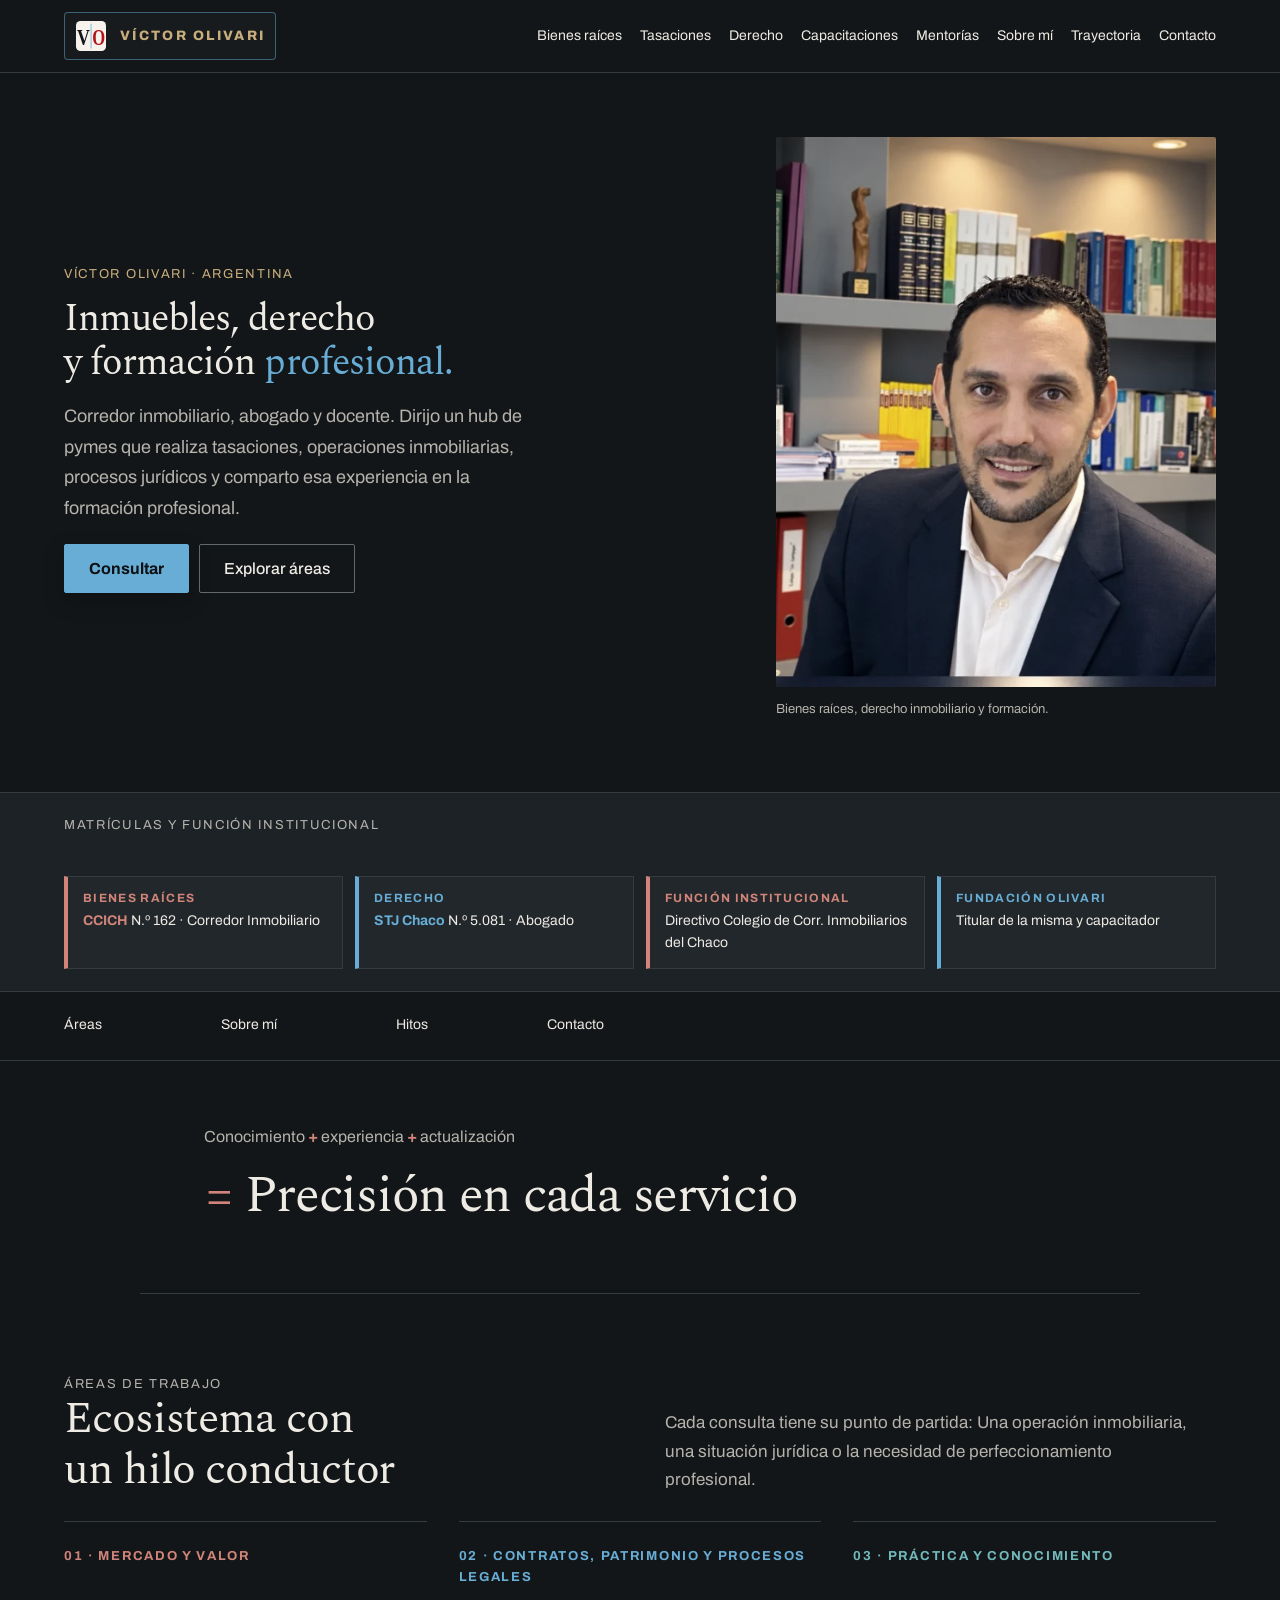
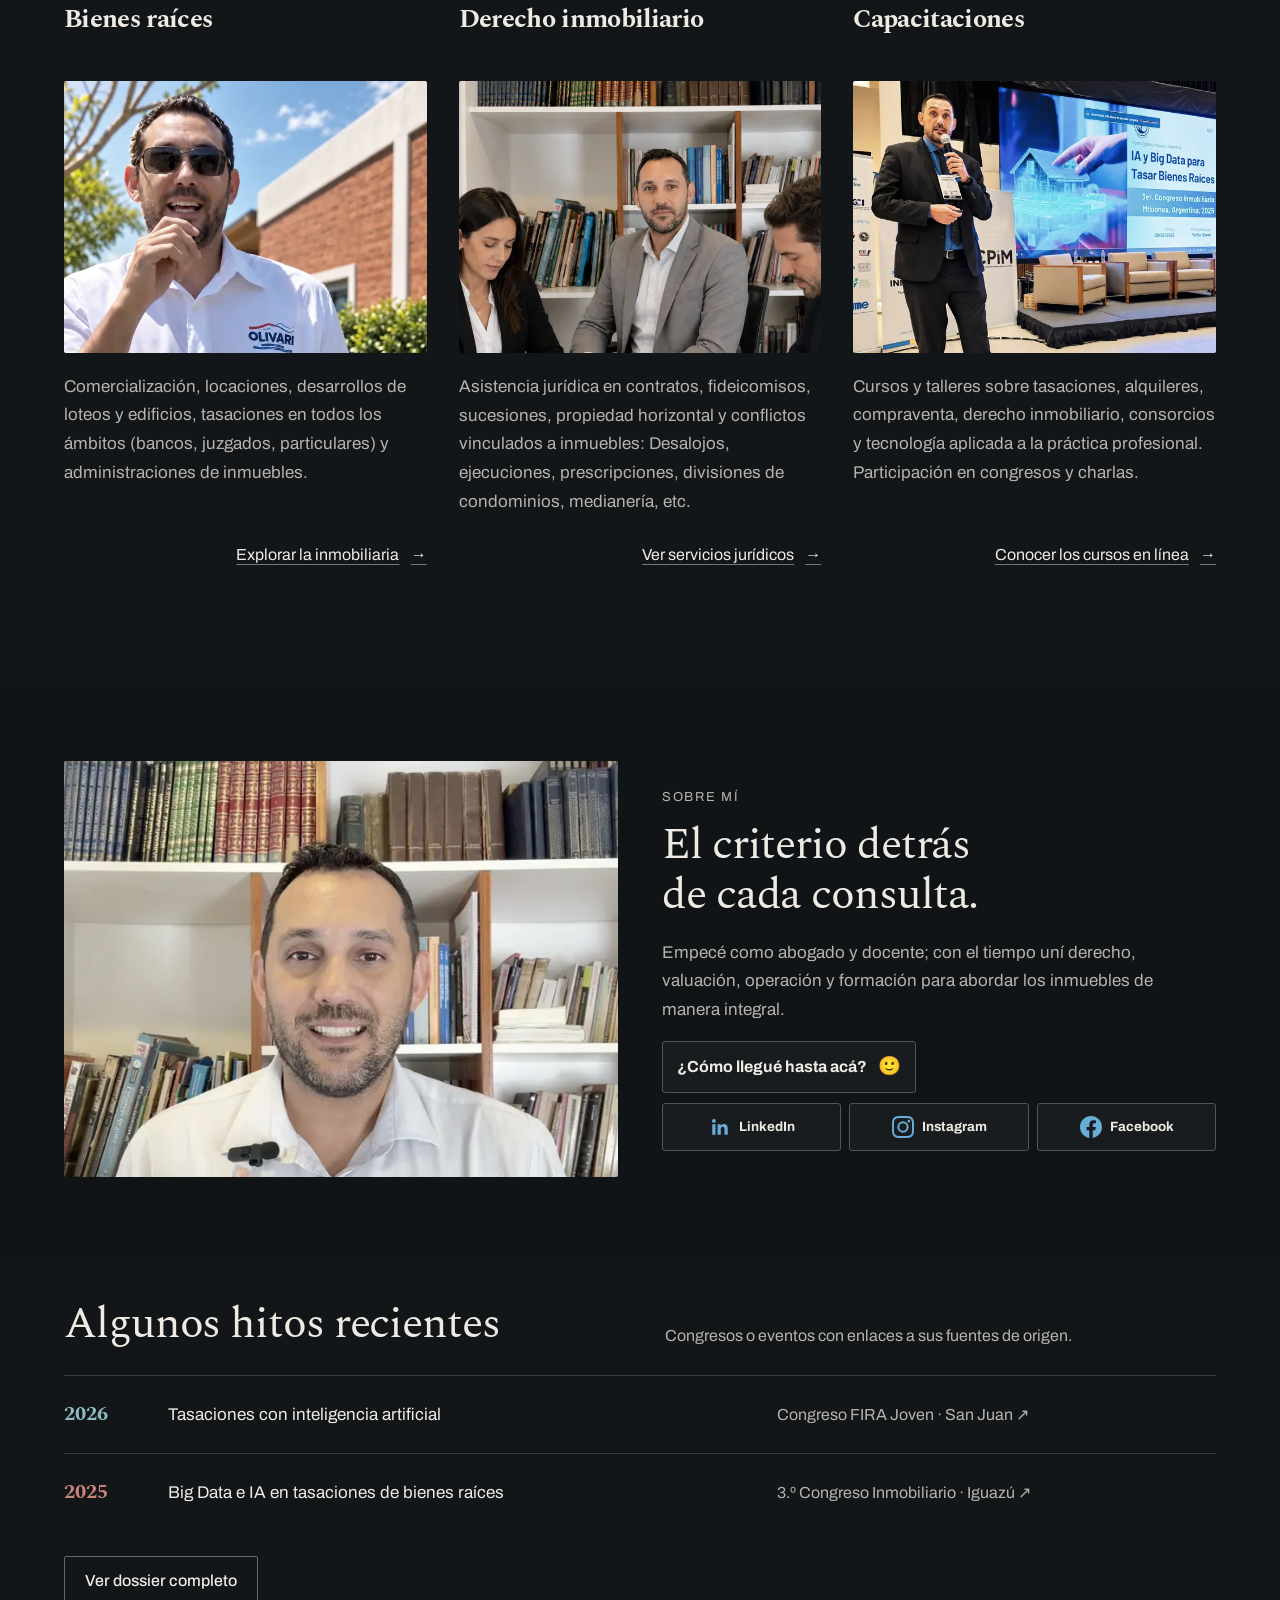
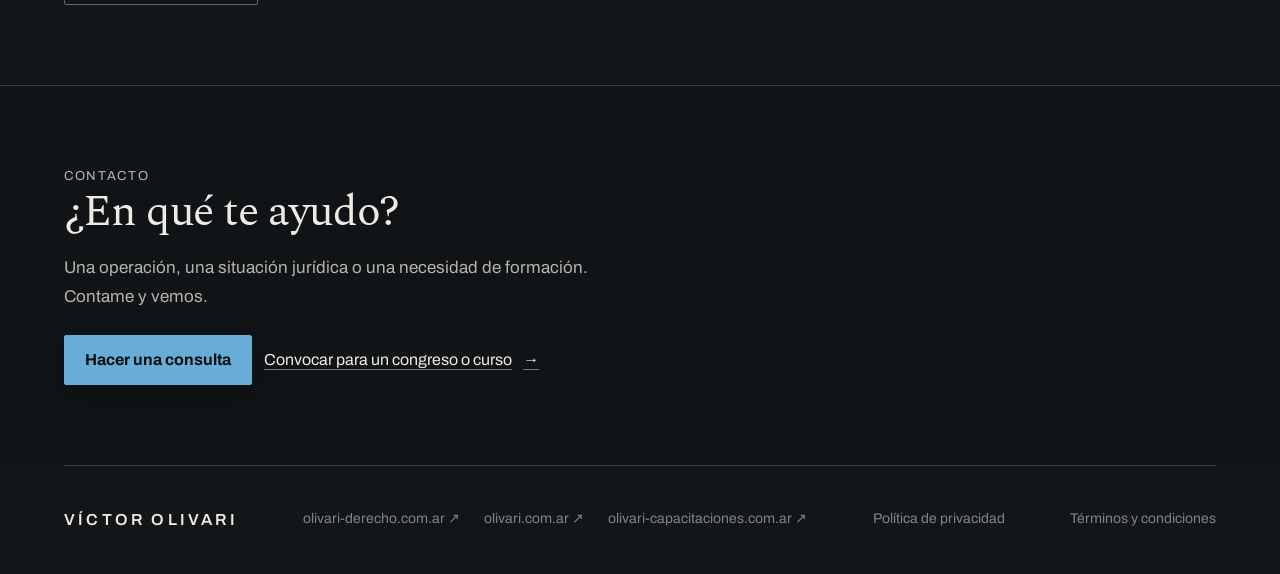
==== commit 3b3787f0: "Llamar "Términos y condiciones" a los términos del servicio Decisión de Víctor: el nombre correcto e" ====
--- a/index.html
+++ b/index.html
@@ -18,6 +18,7 @@
 <meta name="twitter:card" content="summary">
 <meta name="twitter:image" content="https://www.victorolivari.com.ar/favicon-512.png">
 <meta name="theme-color" content="#131618">
+<meta name="google-site-verification" content="ryguWjFK_LSptSlFDSACkLq6I6N9WkrcxXlGJeg7KpE">
 <meta name="robots" content="index, follow, max-image-preview:large">
 <script type="application/ld+json">
 {
@@ -931,7 +932,7 @@
 
 <a href="https://olivari-capacitaciones.com.ar" target="_blank" rel="noopener noreferrer">olivari-capacitaciones.com.ar ↗</a>
 </div>
-<a href="/privacidad">Política de privacidad</a><a href="/privacidad#terminos">Términos y condiciones de uso</a>
+<a href="/privacidad">Política de privacidad</a><a href="/privacidad#terminos">Términos y condiciones</a>
 </div></div><!--F5--><script>
 (function () {
   function initCarousel(root) {
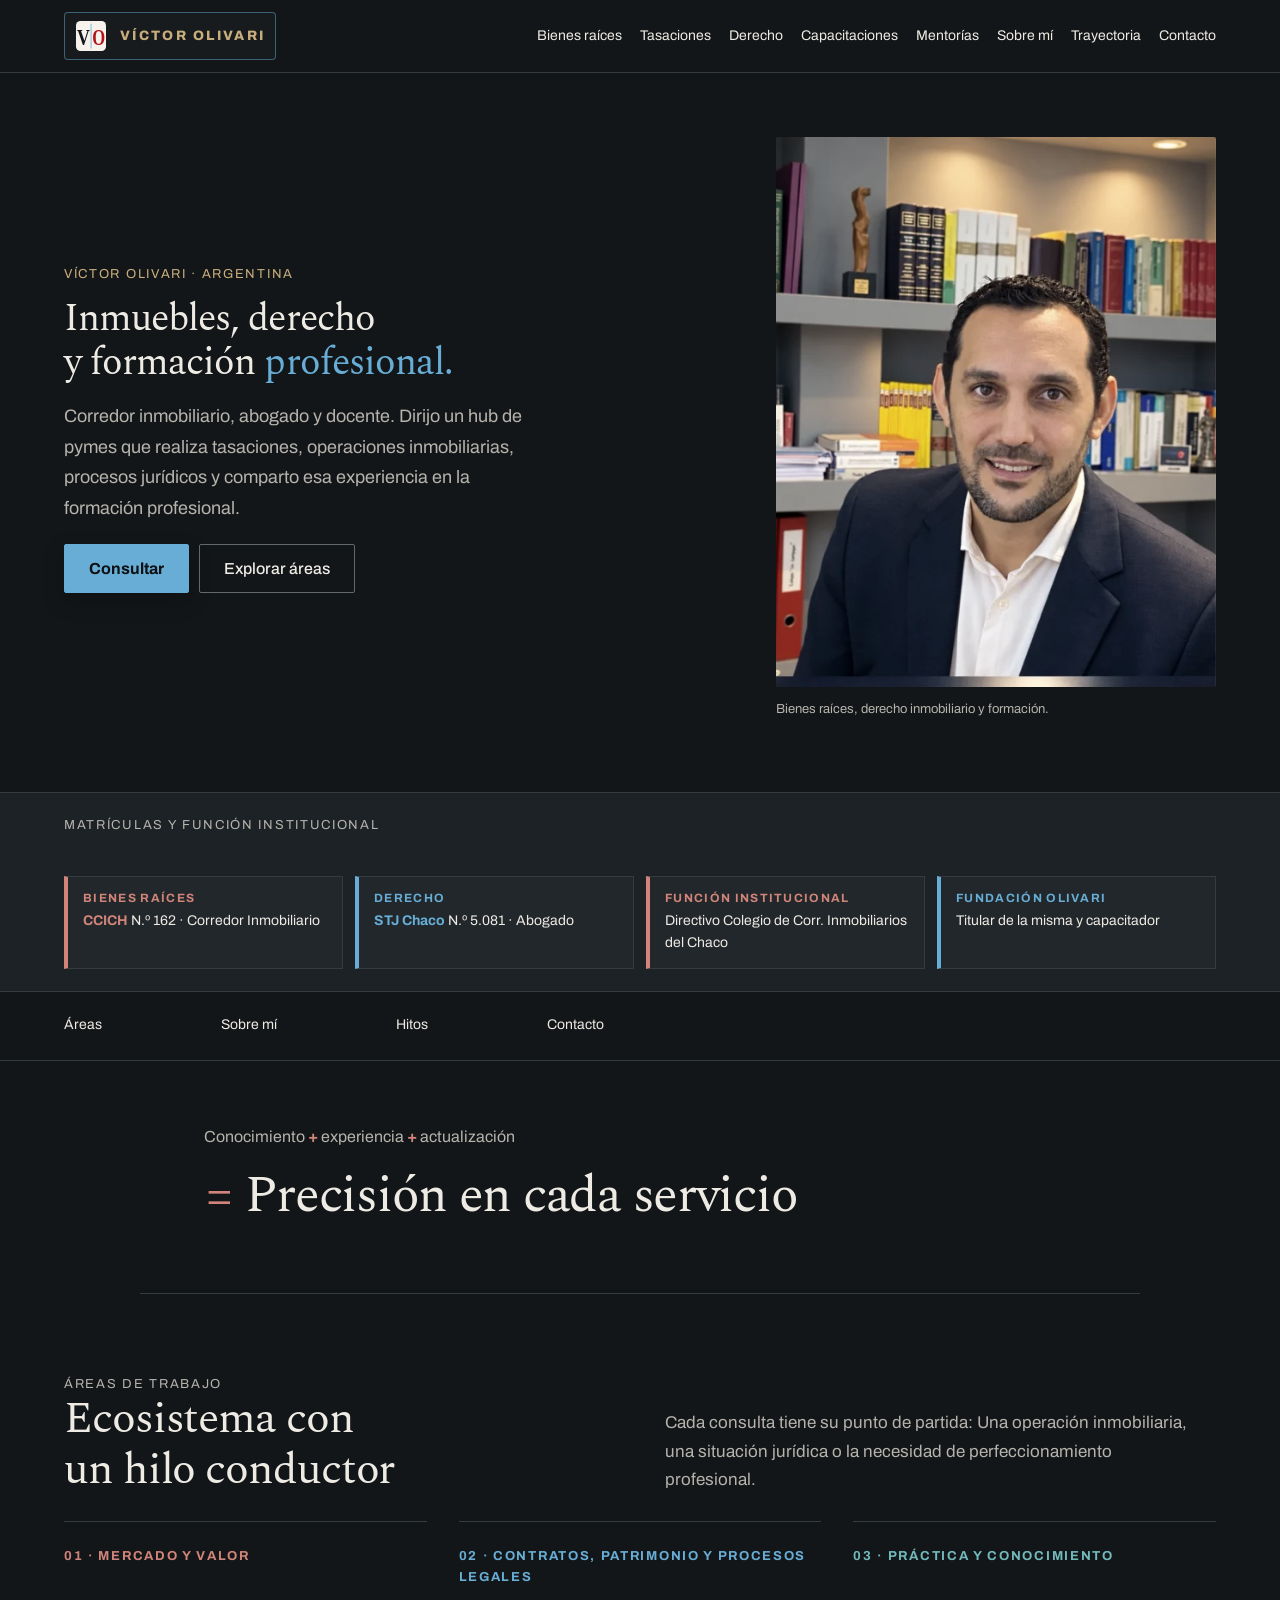
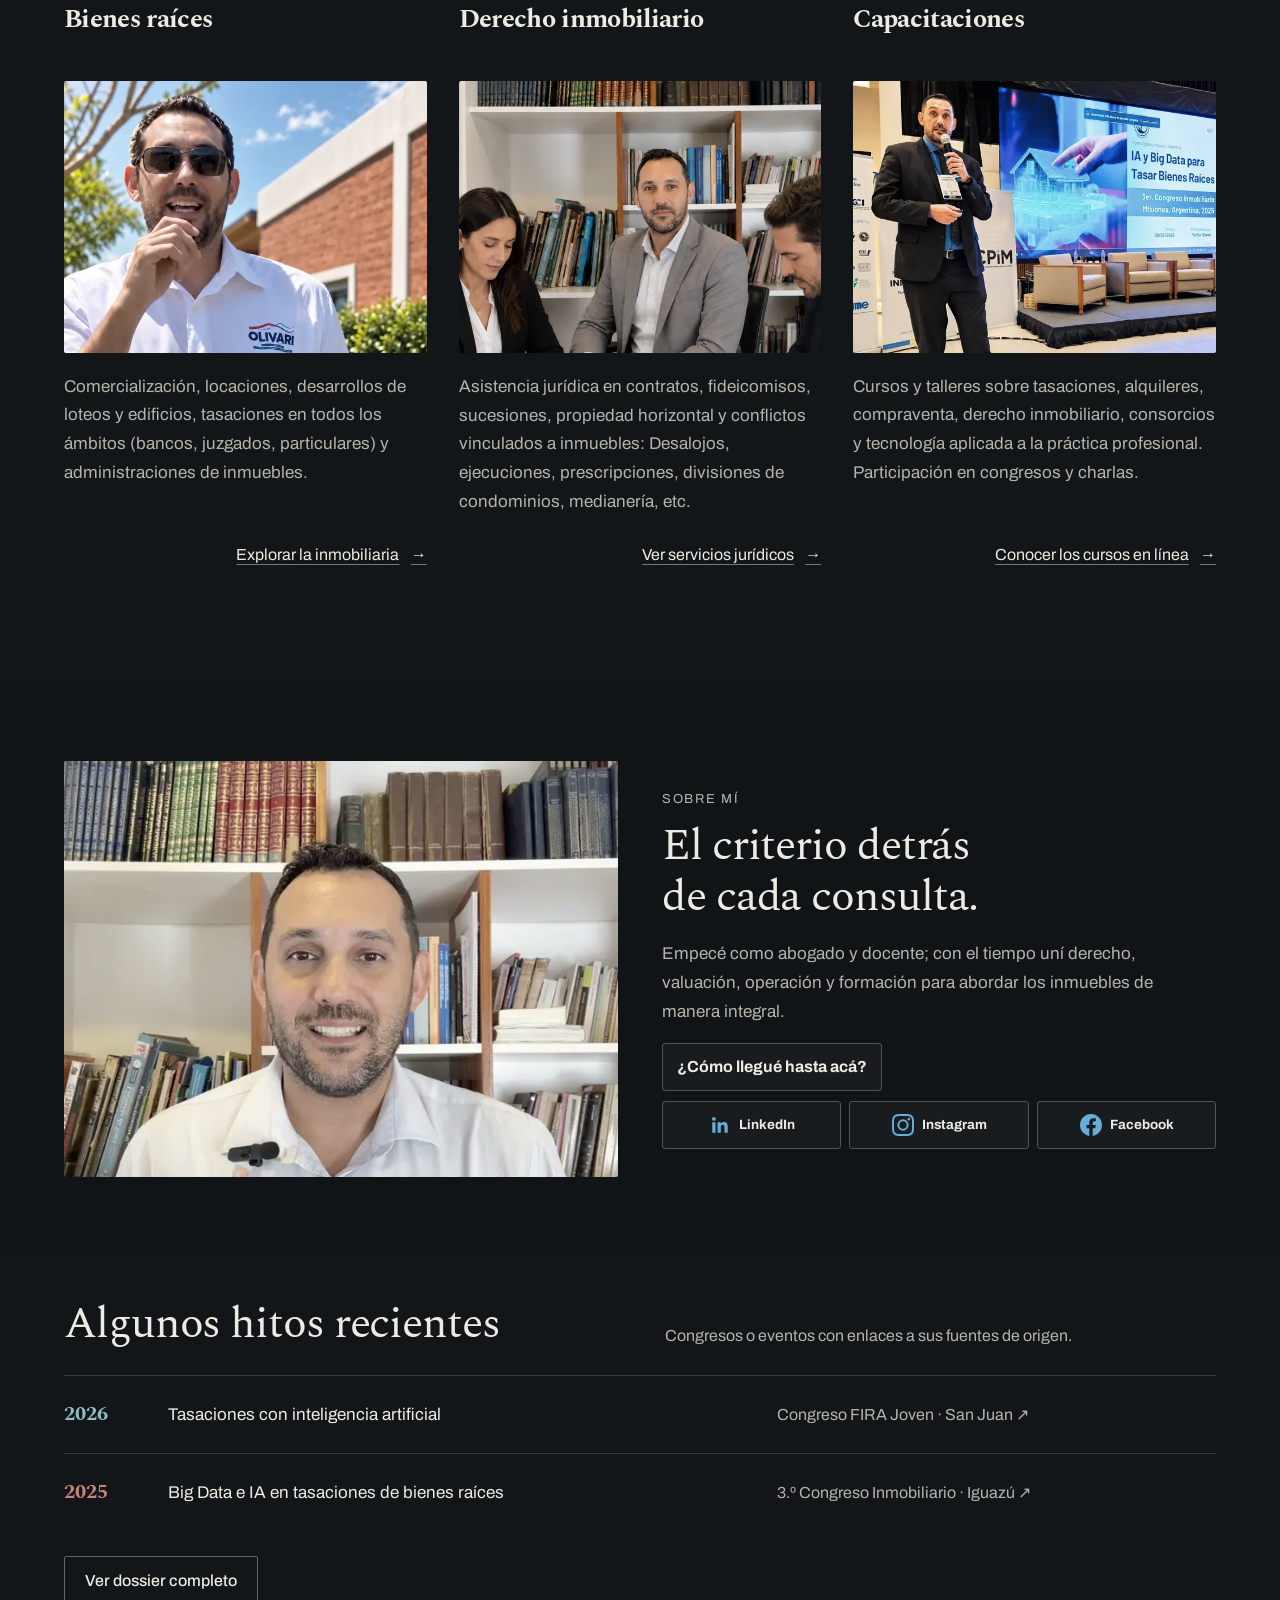
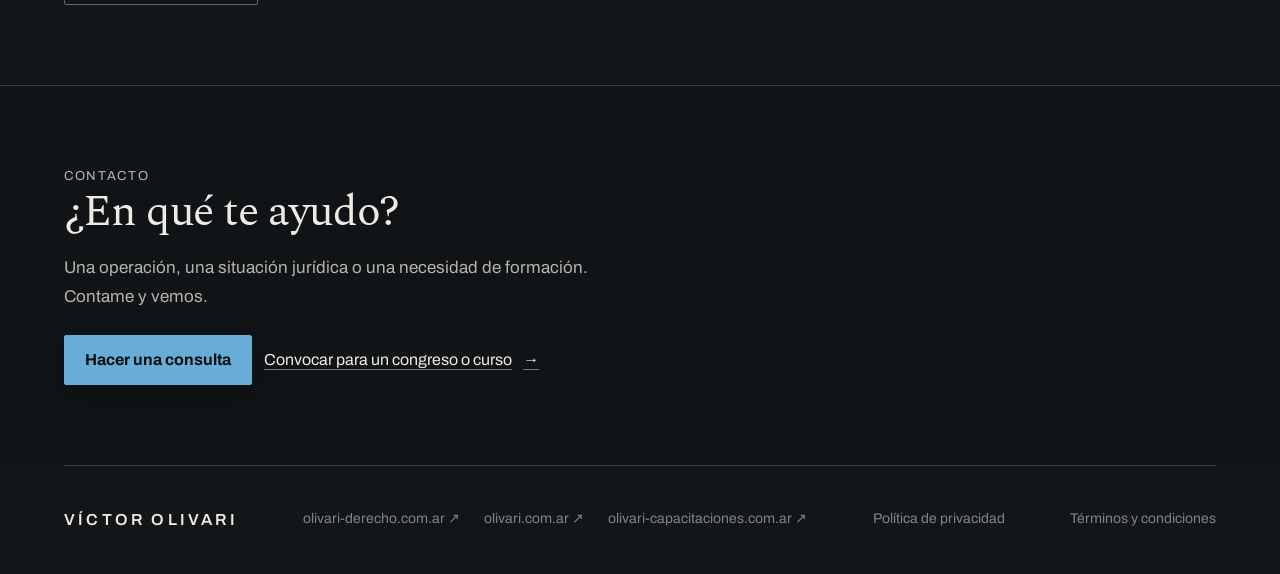
==== commit 274862a0: "Quitar el emoji de "¿Cómo llegué hasta acá?" en la portada Co-Authored-By: Claude Opus 5 <noreply@an" ====
--- a/index.html
+++ b/index.html
@@ -841,16 +841,16 @@
 </style>
 <link rel="stylesheet" href="/site-overrides.css?v=20260909-4">
 <script src="/nav-trayectoria.js" defer></script>
-</head>
+<!--GA4--><script async src="https://www.googletagmanager.com/gtag/js?id=G-Y1QVQXYZV7"></script><script>window.dataLayer=window.dataLayer||[];function gtag(){dataLayer.push(arguments);}gtag('js',new Date());gtag('config','G-Y1QVQXYZV7');</script><!--/GA4--></head>
 <body>
-<div class="page" data-page="Main" style="--rojo: #C98579; --gris: #BAC5CA; --verde: #8DBDC3; --ocre: #C9AE7D; --violeta: #B4A7CA; --tf: Spectral, Georgia, serif; --ts: 1; --bs: 1;"><a class="skip-link" href="#contenido-Main">Ir al contenido</a><header class="site-header"><nav aria-label="Navegación principal" class="wrap site-nav"><a class="brand" href="/">VÍCTOR OLIVARI</a><div class="desktop-links"><a href="/bienes-raices">Bienes raíces</a><a href="/tasaciones">Tasaciones</a><a href="/servicios-juridicos">Derecho</a><a href="/capacitaciones">Capacitaciones</a><a href="/mentorias">Mentorías</a><a href="/sobre-mi">Sobre mí</a><a href="/trayectoria">Trayectoria</a><a href="/contacto">Contacto</a></div><details class="mobile-menu"><summary>Menú<span aria-hidden="true" class="menu-icon"></span></summary><div class="mobile-links"><a href="/bienes-raices">Bienes raíces</a><a href="/tasaciones">Tasaciones</a><a href="/servicios-juridicos">Derecho</a><a href="/capacitaciones">Capacitaciones</a><a href="/mentorias">Mentorías</a><a href="/sobre-mi">Sobre mí</a><a href="/trayectoria">Trayectoria</a><a href="/contacto">Contacto</a></div></details></nav></header><main id="contenido-Main" tabindex="-1">
+<div class="page" data-page="Main" style="--rojo: #C98579; --gris: #BAC5CA; --verde: #8DBDC3; --ocre: #C9AE7D; --violeta: #B4A7CA; --tf: Spectral, Georgia, serif; --ts: 1; --bs: 1;"><a class="skip-link" href="#contenido-Main">Ir al contenido</a><header class="site-header"><nav aria-label="Navegación principal" class="wrap site-nav"><a class="brand" href="/">VÍCTOR OLIVARI</a><div class="desktop-links"><a href="/bienes-raices/">Bienes raíces</a><a href="/tasaciones/">Tasaciones</a><a href="/servicios-juridicos/">Derecho</a><a href="/capacitaciones/">Capacitaciones</a><a href="/mentorias/">Mentorías</a><a href="/sobre-mi/">Sobre mí</a><a href="/trayectoria/">Trayectoria</a><a href="/contacto/">Contacto</a></div><details class="mobile-menu"><summary>Menú<span aria-hidden="true" class="menu-icon"></span></summary><div class="mobile-links"><a href="/bienes-raices/">Bienes raíces</a><a href="/tasaciones/">Tasaciones</a><a href="/servicios-juridicos/">Derecho</a><a href="/capacitaciones/">Capacitaciones</a><a href="/mentorias/">Mentorías</a><a href="/sobre-mi/">Sobre mí</a><a href="/trayectoria/">Trayectoria</a><a href="/contacto/">Contacto</a></div></details></nav></header><main id="contenido-Main" tabindex="-1">
 <!-- NAV -->
 
 <!-- HERO -->
 <div class="wrap hero"><div class="hero-copy">
 <h1 class="h"><span class="lbl" style="display: block; font-weight: 400;">Víctor Olivari · Argentina</span>Inmuebles, derecho <span class="hero-title-line">y formación <span class="professional">profesional.</span></span></h1>
 <p class="body hero-intro">Corredor inmobiliario, abogado y docente. Dirijo un hub de pymes que realiza tasaciones, operaciones inmobiliarias, procesos jurídicos y comparto esa experiencia en la formación profesional.</p>
-<div class="hero-ctas"><a class="b primary" href="/contacto">Consultar</a><a class="b" href="#areas">Explorar áreas</a></div>
+<div class="hero-ctas"><a class="b primary" href="/contacto/">Consultar</a><a class="b" href="#areas">Explorar áreas</a></div>
 </div>
 <figure class="hero-portrait"><div class="ph"><img srcset="/fotos/home-360.webp?v=20260909 360w, /fotos/home-640.webp?v=20260909 640w, /fotos/home.webp?v=20260909 1249w" sizes="(max-width: 699px) calc(100vw - 44px), (max-width: 1099px) 46vw, 600px" alt="Víctor Olivari en su biblioteca" decoding="async" fetchpriority="high" height="1260" src="/fotos/home.webp?v=20260909" width="1249"/></div><figcaption>Bienes raíces, derecho inmobiliario y formación.</figcaption></figure></div>
 <!-- CREDENCIALES -->
@@ -888,15 +888,15 @@
 <!-- UNIDADES -->
 <div class="wrap section" id="areas"><div class="section-head"><div><div class="lbl">Áreas de trabajo</div><h2 class="h">Ecosistema con un hilo conductor</h2></div><p class="body">Cada consulta tiene su punto de partida: Una operación inmobiliaria, una situación jurídica o la necesidad de perfeccionamiento profesional.</p></div>
 <div class="units">
-<article class="unit" style="--area: var(--rojo)"><div class="unit-body"><div class="lbl">01 · Mercado y valor</div><h3 class="h">Bienes raíces</h3><figure class="ph unit-photo"><img loading="lazy" decoding="async" width="1120" height="1400" srcset="/fotos/hd-INMO-360.webp 360w, /fotos/hd-INMO-640.webp 640w, /fotos/hd-INMO-960.webp 960w, /fotos/hd-INMO.webp 1120w" sizes="(max-width: 699px) calc(100vw - 44px), (max-width: 1099px) 46vw, 600px" alt="Víctor Olivari durante su actividad inmobiliaria" src="/fotos/hd-INMO.webp" decoding="async"/></figure><p class="body">Comercialización, locaciones, desarrollos de loteos y edificios, tasaciones en todos los ámbitos (bancos, juzgados, particulares) y administraciones de inmuebles.</p><a class="text-link" href="/bienes-raices">Explorar la inmobiliaria</a></div></article>
-<article class="unit" style="--area: var(--gris)"><div class="unit-body"><div class="lbl">02 · Contratos, patrimonio y procesos legales</div><h3 class="h">Derecho inmobiliario</h3><figure class="ph unit-photo"><img loading="lazy" decoding="async" width="1120" height="1400" srcset="/fotos/hd-dcho1-360.webp 360w, /fotos/hd-dcho1-640.webp 640w, /fotos/hd-dcho1-960.webp 960w, /fotos/hd-dcho1.webp 1120w" sizes="(max-width: 699px) calc(100vw - 44px), (max-width: 1099px) 46vw, 600px" alt="Víctor Olivari revisando documentación junto a colegas" src="/fotos/hd-dcho1.webp" decoding="async"/></figure><p class="body">Asistencia jurídica en contratos, fideicomisos, sucesiones, propiedad horizontal y conflictos vinculados a inmuebles: Desalojos, ejecuciones, prescripciones, divisiones de condominios, medianería, etc.</p><a class="text-link" href="/servicios-juridicos">Ver servicios jurídicos</a></div></article>
-<article class="unit" style="--area: var(--verde)"><div class="unit-body"><div class="lbl">03 · Práctica y conocimiento</div><h3 class="h">Capacitaciones</h3><figure class="ph unit-photo"><img loading="lazy" decoding="async" width="1400" height="1050" srcset="/fotos/hd-curso1-360.webp 360w, /fotos/hd-curso1-640.webp 640w, /fotos/hd-curso1-960.webp 960w, /fotos/hd-curso1.webp 1400w" sizes="(max-width: 699px) calc(100vw - 44px), (max-width: 1099px) 46vw, 600px" alt="Víctor Olivari exponiendo sobre IA y Big Data para tasar bienes raíces" src="/fotos/hd-curso1.webp" decoding="async"/></figure><p class="body">Cursos y talleres sobre tasaciones, alquileres, compraventa, derecho inmobiliario, consorcios y tecnología aplicada a la práctica profesional. Participación en congresos y charlas.</p><a class="text-link" href="/capacitaciones">Conocer los cursos en línea</a></div></article>
+<article class="unit" style="--area: var(--rojo)"><div class="unit-body"><div class="lbl">01 · Mercado y valor</div><h3 class="h">Bienes raíces</h3><figure class="ph unit-photo"><img loading="lazy" decoding="async" width="1120" height="1400" srcset="/fotos/hd-INMO-360.webp 360w, /fotos/hd-INMO-640.webp 640w, /fotos/hd-INMO-960.webp 960w, /fotos/hd-INMO.webp 1120w" sizes="(max-width: 699px) calc(100vw - 44px), (max-width: 1099px) 46vw, 600px" alt="Víctor Olivari durante su actividad inmobiliaria" src="/fotos/hd-INMO.webp" decoding="async"/></figure><p class="body">Comercialización, locaciones, desarrollos de loteos y edificios, tasaciones en todos los ámbitos (bancos, juzgados, particulares) y administraciones de inmuebles.</p><a class="text-link" href="/bienes-raices/">Explorar la inmobiliaria</a></div></article>
+<article class="unit" style="--area: var(--gris)"><div class="unit-body"><div class="lbl">02 · Contratos, patrimonio y procesos legales</div><h3 class="h">Derecho inmobiliario</h3><figure class="ph unit-photo"><img loading="lazy" decoding="async" width="1120" height="1400" srcset="/fotos/hd-dcho1-360.webp 360w, /fotos/hd-dcho1-640.webp 640w, /fotos/hd-dcho1-960.webp 960w, /fotos/hd-dcho1.webp 1120w" sizes="(max-width: 699px) calc(100vw - 44px), (max-width: 1099px) 46vw, 600px" alt="Víctor Olivari revisando documentación junto a colegas" src="/fotos/hd-dcho1.webp" decoding="async"/></figure><p class="body">Asistencia jurídica en contratos, fideicomisos, sucesiones, propiedad horizontal y conflictos vinculados a inmuebles: Desalojos, ejecuciones, prescripciones, divisiones de condominios, medianería, etc.</p><a class="text-link" href="/servicios-juridicos/">Ver servicios jurídicos</a></div></article>
+<article class="unit" style="--area: var(--verde)"><div class="unit-body"><div class="lbl">03 · Práctica y conocimiento</div><h3 class="h">Capacitaciones</h3><figure class="ph unit-photo"><img loading="lazy" decoding="async" width="1400" height="1050" srcset="/fotos/hd-curso1-360.webp 360w, /fotos/hd-curso1-640.webp 640w, /fotos/hd-curso1-960.webp 960w, /fotos/hd-curso1.webp 1400w" sizes="(max-width: 699px) calc(100vw - 44px), (max-width: 1099px) 46vw, 600px" alt="Víctor Olivari exponiendo sobre IA y Big Data para tasar bienes raíces" src="/fotos/hd-curso1.webp" decoding="async"/></figure><p class="body">Cursos y talleres sobre tasaciones, alquileres, compraventa, derecho inmobiliario, consorcios y tecnología aplicada a la práctica profesional. Participación en congresos y charlas.</p><a class="text-link" href="/capacitaciones/">Conocer los cursos en línea</a></div></article>
 </div></div>
 <!-- SOBRE MI -->
 <div id="sobre-mi" style="background: var(--deep);">
 <div class="wrap about section">
 <div class="ph about-portrait"><img loading="lazy" decoding="async" width="962" height="1028" srcset="/fotos/hd-yo-360.webp 360w, /fotos/hd-yo-640.webp 640w, /fotos/hd-yo-960.webp 960w, /fotos/hd-yo.webp 962w" sizes="(max-width: 699px) calc(100vw - 44px), (max-width: 1099px) 46vw, 600px" alt="Víctor Olivari compartiendo su experiencia desde la biblioteca" decoding="async" src="/fotos/hd-yo.webp"/></div>
-<div><div class="lbl">Sobre mí</div><h2 class="h">El criterio detrás de cada consulta.</h2><p class="body">Empecé como abogado y docente; con el tiempo uní derecho, valuación, operación y formación para abordar los inmuebles de manera integral.</p><a class="text-link story-link" href="/sobre-mi">¿Cómo llegué hasta acá?<span aria-hidden="true">🙂</span></a><div class="personal-socials" id="redes-personales" aria-label="Redes personales"><a class="text-link linkedin-link" href="https://www.linkedin.com/in/victor-olivari-1b532aa4/" target="_blank" rel="noopener noreferrer"><span class="social-logo" aria-hidden="true"><svg viewBox="0 0 24 24"><path d="M20.45 20.45h-3.56v-5.57c0-1.33-.03-3.04-1.85-3.04-1.85 0-2.14 1.45-2.14 2.94v5.67H9.34V8.98h3.42v1.57h.05c.48-.9 1.64-1.85 3.37-1.85 3.6 0 4.27 2.37 4.27 5.46v6.29zM5.32 7.41a2.06 2.06 0 110-4.12 2.06 2.06 0 010 4.12zM7.1 20.45H3.54V8.98H7.1v11.47z"/></svg></span><span>LinkedIn</span></a><a class="text-link social-link" href="https://www.instagram.com/victorolivari/" target="_blank" rel="noopener noreferrer"><span class="social-logo" aria-hidden="true"><svg viewBox="0 0 24 24"><path d="M12 2.16c3.2 0 3.58.01 4.85.07 1.17.05 1.81.25 2.23.41.56.22.96.48 1.38.9.42.42.68.82.9 1.38.16.42.36 1.06.41 2.23.06 1.27.07 1.65.07 4.85s-.01 3.58-.07 4.85c-.05 1.17-.25 1.81-.41 2.23-.22.56-.48.96-.9 1.38-.42.42-.82.68-1.38.9-.42.16-1.06.36-2.23.41-1.27.06-1.65.07-4.85.07s-3.58-.01-4.85-.07c-1.17-.05-1.81-.25-2.23-.41a3.72 3.72 0 01-1.38-.9 3.72 3.72 0 01-.9-1.38c-.16-.42-.36-1.06-.41-2.23-.06-1.27-.07-1.65-.07-4.85s.01-3.58.07-4.85c.05-1.17.25-1.81.41-2.23.22-.56.48-.96.9-1.38.42-.42.82-.68 1.38-.9.42-.16 1.06-.36 2.23-.41 1.27-.06 1.65-.07 4.85-.07zm0-2.16C8.74 0 8.33.01 7.05.07 5.78.13 4.91.33 4.14.63c-.79.31-1.46.72-2.13 1.39C1.35 2.68.94 3.35.63 4.14.33 4.91.13 5.78.07 7.05.01 8.33 0 8.74 0 12s.01 3.67.07 4.95c.06 1.28.26 2.15.56 2.91.31.79.72 1.46 1.39 2.13.67.67 1.34 1.08 2.13 1.39.77.3 1.64.5 2.91.56C8.33 23.99 8.74 24 12 24s3.67-.01 4.95-.07c1.28-.06 2.15-.26 2.91-.56.79-.31 1.46-.72 2.13-1.39.67-.67 1.08-1.34 1.39-2.13.3-.77.5-1.64.56-2.91.06-1.28.07-1.69.07-4.95s-.01-3.67-.07-4.95c-.06-1.28-.26-2.15-.56-2.91-.31-.79-.72-1.46-1.39-2.13A5.38 5.38 0 0019.86.63c-.77-.3-1.64-.5-2.91-.56C15.67.01 15.26 0 12 0z"/><path d="M12 5.84A6.16 6.16 0 1012 18.16 6.16 6.16 0 0012 5.84zm0 10.16a4 4 0 110-8 4 4 0 010 8zm7.85-10.4a1.44 1.44 0 11-2.88 0 1.44 1.44 0 012.88 0z"/></svg></span><span>Instagram</span></a><a class="text-link social-link" href="https://www.facebook.com/victor.olivari/" target="_blank" rel="noopener noreferrer"><span class="social-logo" aria-hidden="true"><svg viewBox="0 0 24 24"><path d="M24 12.07C24 5.45 18.63.07 12 .07S0 5.45 0 12.07c0 5.99 4.39 10.95 10.13 11.85v-8.38H7.08v-3.47h3.05V9.43c0-3.01 1.79-4.67 4.53-4.67 1.31 0 2.69.24 2.69.24v2.95h-1.51c-1.49 0-1.96.93-1.96 1.87v2.25h3.33l-.53 3.47h-2.8v8.38C19.61 23.02 24 18.06 24 12.07z"/></svg></span><span>Facebook</span></a></div></div>
+<div><div class="lbl">Sobre mí</div><h2 class="h">El criterio detrás de cada consulta.</h2><p class="body">Empecé como abogado y docente; con el tiempo uní derecho, valuación, operación y formación para abordar los inmuebles de manera integral.</p><a class="text-link story-link" href="/sobre-mi/">¿Cómo llegué hasta acá?</a><div class="personal-socials" id="redes-personales" aria-label="Redes personales"><a class="text-link linkedin-link" href="https://www.linkedin.com/in/victor-olivari-1b532aa4/" target="_blank" rel="noopener noreferrer"><span class="social-logo" aria-hidden="true"><svg viewBox="0 0 24 24"><path d="M20.45 20.45h-3.56v-5.57c0-1.33-.03-3.04-1.85-3.04-1.85 0-2.14 1.45-2.14 2.94v5.67H9.34V8.98h3.42v1.57h.05c.48-.9 1.64-1.85 3.37-1.85 3.6 0 4.27 2.37 4.27 5.46v6.29zM5.32 7.41a2.06 2.06 0 110-4.12 2.06 2.06 0 010 4.12zM7.1 20.45H3.54V8.98H7.1v11.47z"/></svg></span><span>LinkedIn</span></a><a class="text-link social-link" href="https://www.instagram.com/victorolivari/" target="_blank" rel="noopener noreferrer"><span class="social-logo" aria-hidden="true"><svg viewBox="0 0 24 24"><path d="M12 2.16c3.2 0 3.58.01 4.85.07 1.17.05 1.81.25 2.23.41.56.22.96.48 1.38.9.42.42.68.82.9 1.38.16.42.36 1.06.41 2.23.06 1.27.07 1.65.07 4.85s-.01 3.58-.07 4.85c-.05 1.17-.25 1.81-.41 2.23-.22.56-.48.96-.9 1.38-.42.42-.82.68-1.38.9-.42.16-1.06.36-2.23.41-1.27.06-1.65.07-4.85.07s-3.58-.01-4.85-.07c-1.17-.05-1.81-.25-2.23-.41a3.72 3.72 0 01-1.38-.9 3.72 3.72 0 01-.9-1.38c-.16-.42-.36-1.06-.41-2.23-.06-1.27-.07-1.65-.07-4.85s.01-3.58.07-4.85c.05-1.17.25-1.81.41-2.23.22-.56.48-.96.9-1.38.42-.42.82-.68 1.38-.9.42-.16 1.06-.36 2.23-.41 1.27-.06 1.65-.07 4.85-.07zm0-2.16C8.74 0 8.33.01 7.05.07 5.78.13 4.91.33 4.14.63c-.79.31-1.46.72-2.13 1.39C1.35 2.68.94 3.35.63 4.14.33 4.91.13 5.78.07 7.05.01 8.33 0 8.74 0 12s.01 3.67.07 4.95c.06 1.28.26 2.15.56 2.91.31.79.72 1.46 1.39 2.13.67.67 1.34 1.08 2.13 1.39.77.3 1.64.5 2.91.56C8.33 23.99 8.74 24 12 24s3.67-.01 4.95-.07c1.28-.06 2.15-.26 2.91-.56.79-.31 1.46-.72 2.13-1.39.67-.67 1.08-1.34 1.39-2.13.3-.77.5-1.64.56-2.91.06-1.28.07-1.69.07-4.95s-.01-3.67-.07-4.95c-.06-1.28-.26-2.15-.56-2.91-.31-.79-.72-1.46-1.39-2.13A5.38 5.38 0 0019.86.63c-.77-.3-1.64-.5-2.91-.56C15.67.01 15.26 0 12 0z"/><path d="M12 5.84A6.16 6.16 0 1012 18.16 6.16 6.16 0 0012 5.84zm0 10.16a4 4 0 110-8 4 4 0 010 8zm7.85-10.4a1.44 1.44 0 11-2.88 0 1.44 1.44 0 012.88 0z"/></svg></span><span>Instagram</span></a><a class="text-link social-link" href="https://www.facebook.com/victor.olivari/" target="_blank" rel="noopener noreferrer"><span class="social-logo" aria-hidden="true"><svg viewBox="0 0 24 24"><path d="M24 12.07C24 5.45 18.63.07 12 .07S0 5.45 0 12.07c0 5.99 4.39 10.95 10.13 11.85v-8.38H7.08v-3.47h3.05V9.43c0-3.01 1.79-4.67 4.53-4.67 1.31 0 2.69.24 2.69.24v2.95h-1.51c-1.49 0-1.96.93-1.96 1.87v2.25h3.33l-.53 3.47h-2.8v8.38C19.61 23.02 24 18.06 24 12.07z"/></svg></span><span>Facebook</span></a></div></div>
 </div>
 </div>
 <!-- TRAYECTORIA -->
@@ -917,11 +917,11 @@
 <a class="tray-src body" href="https://construmis.com.ar/inmobiliario-big-data-e-inteligencia-artificial/" style="font-size: var(--small); text-align: right;" target="_blank" rel="noopener noreferrer">3.º Congreso Inmobiliario · Iguazú ↗</a>
 </div>
 </div>
-<div style="margin-top: 26px;"><a class="b b-mi" href="/trayectoria">Ver dossier completo</a></div>
+<div style="margin-top: 26px;"><a class="b b-mi" href="/trayectoria/">Ver dossier completo</a></div>
 </div>
 <!-- CIERRE -->
 <div id="contacto" style="background: var(--deep);">
-<div class="wrap section closing"><div class="lbl">Contacto</div><h2 class="h">¿En qué te ayudo?</h2><p class="body">Una operación, una situación jurídica o una necesidad de formación. Contame y vemos.</p><div class="close-ctas"><a class="b primary" href="/contacto">Hacer una consulta</a><a class="text-link" href="mailto:victorolivari@gmail.com">Convocar para un congreso o curso</a></div></div>
+<div class="wrap section closing"><div class="lbl">Contacto</div><h2 class="h">¿En qué te ayudo?</h2><p class="body">Una operación, una situación jurídica o una necesidad de formación. Contame y vemos.</p><div class="close-ctas"><a class="b primary" href="/contacto/">Hacer una consulta</a><a class="text-link" href="mailto:victorolivari@gmail.com">Convocar para un congreso o curso</a></div></div>
 </div>
 <!-- FOOTER -->
 
@@ -932,7 +932,7 @@
 
 <a href="https://olivari-capacitaciones.com.ar" target="_blank" rel="noopener noreferrer">olivari-capacitaciones.com.ar ↗</a>
 </div>
-<a href="/privacidad">Política de privacidad</a><a href="/privacidad#terminos">Términos y condiciones</a>
+<a href="/privacidad/">Política de privacidad</a><a href="/privacidad/#terminos">Términos y condiciones</a>
 </div></div><!--F5--><script>
 (function () {
   function initCarousel(root) {
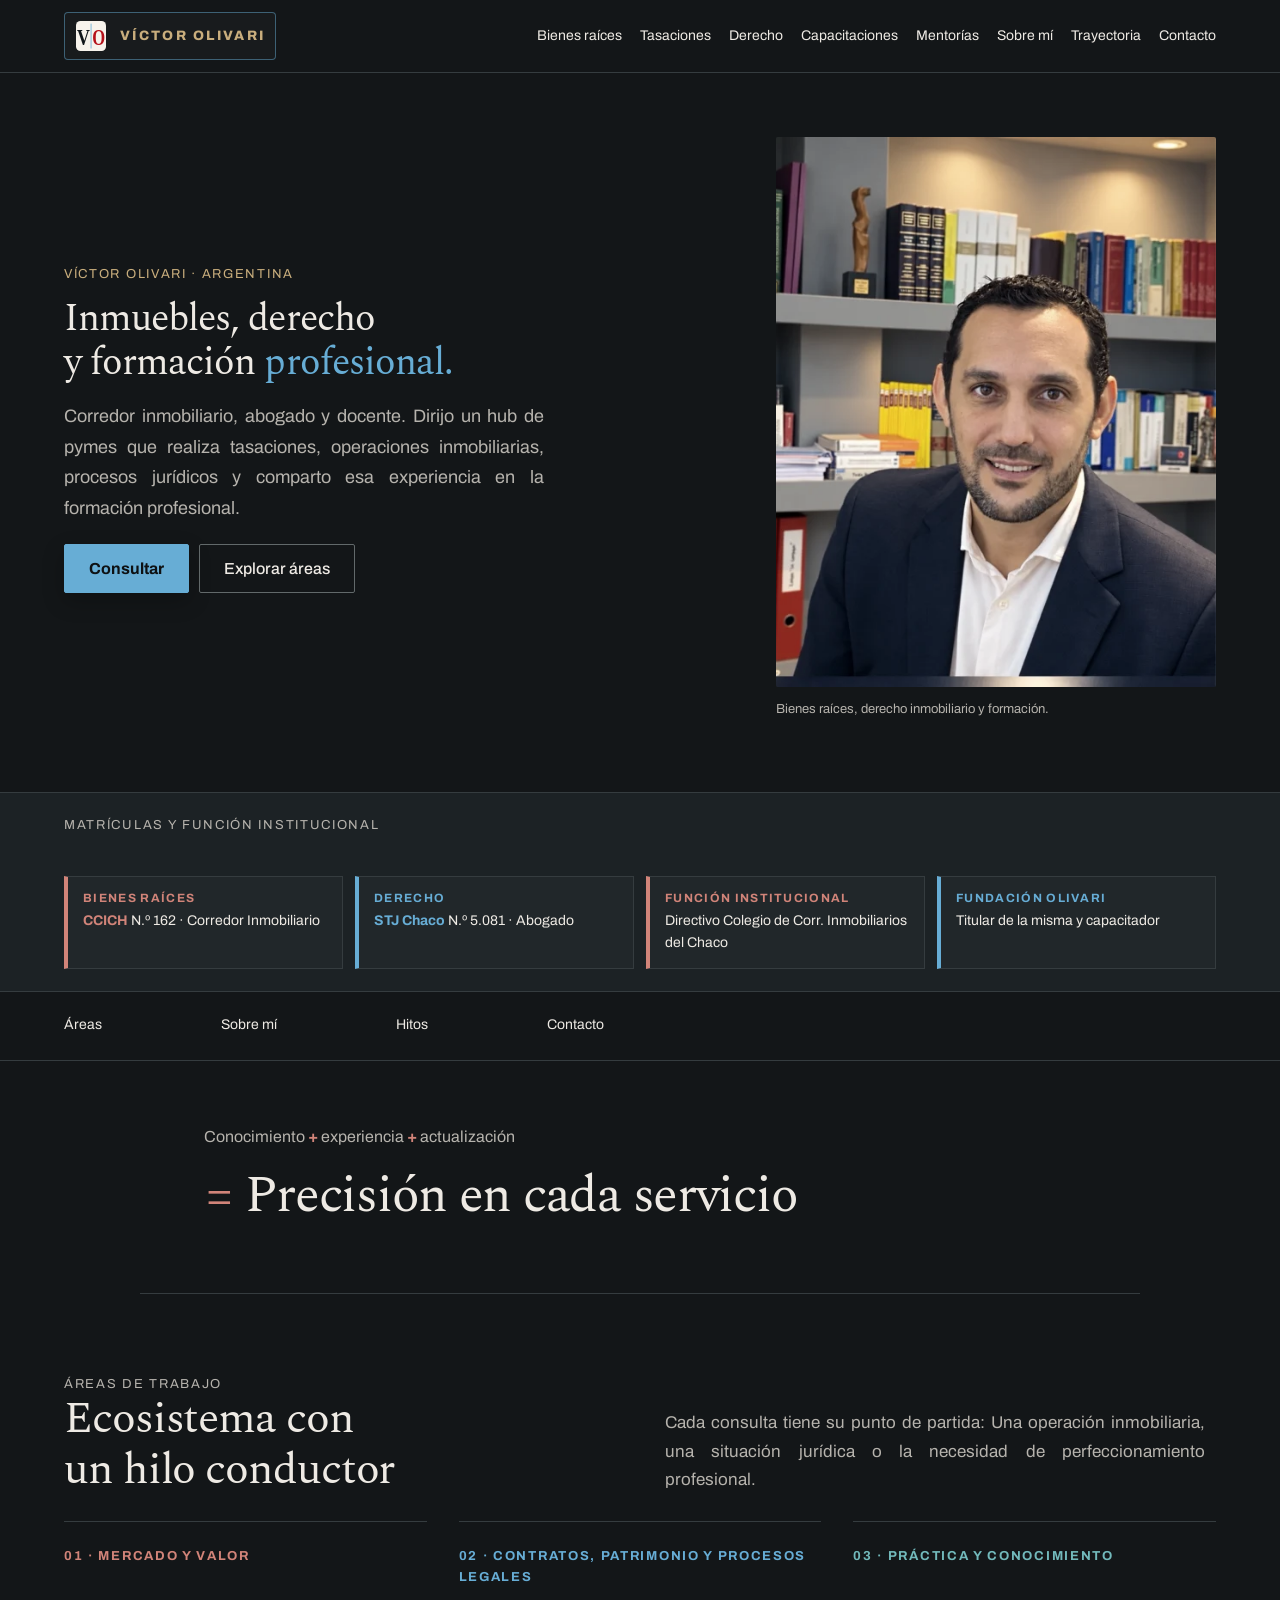
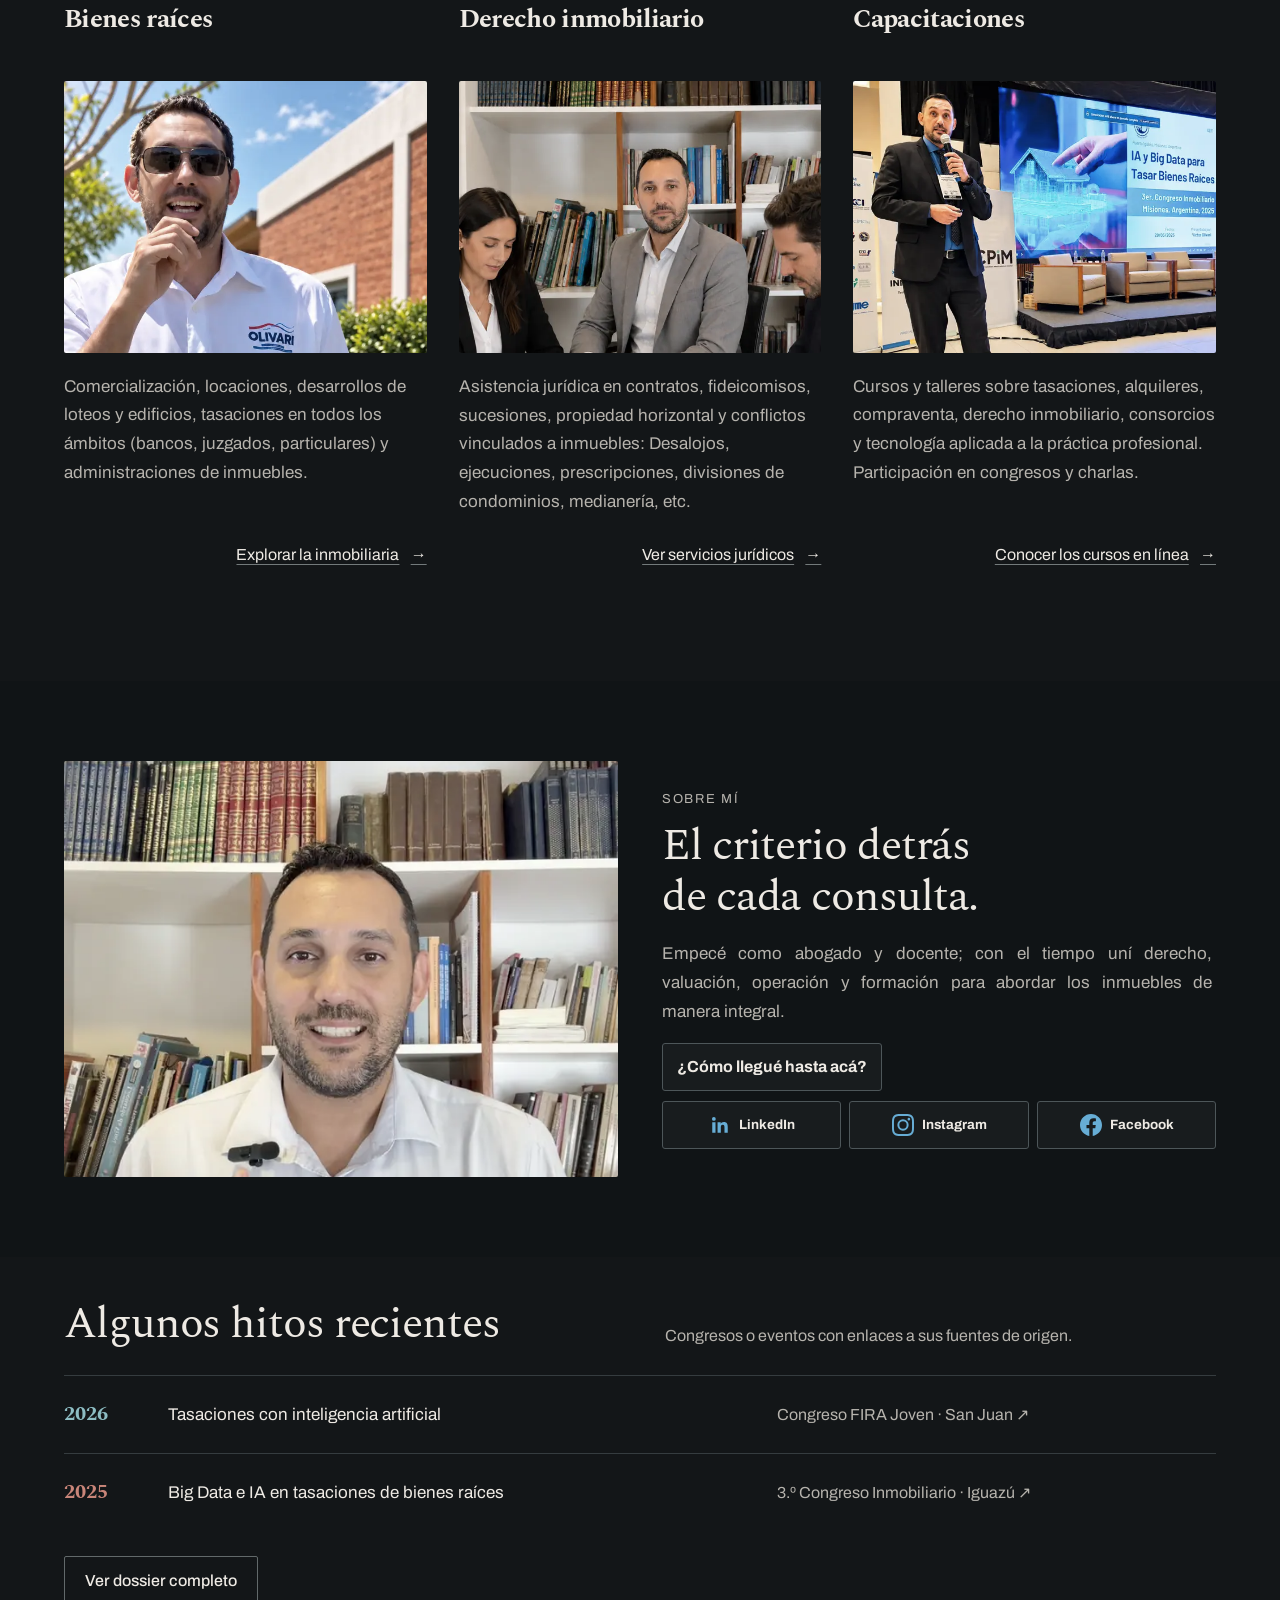
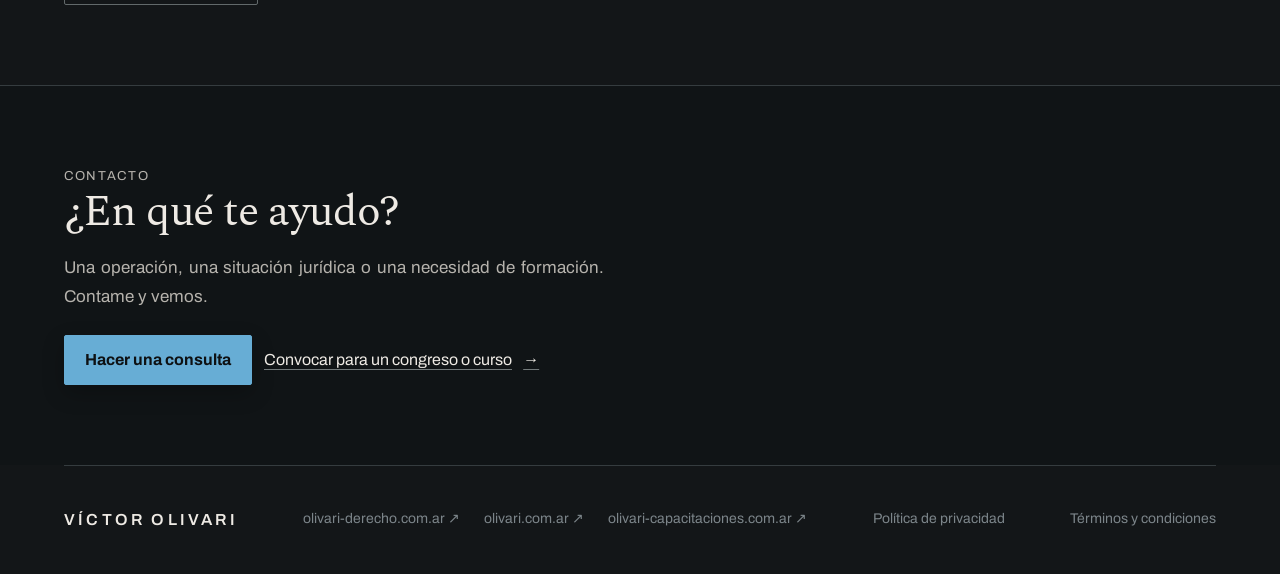
==== commit bcb4c5e5: "Construir la página de Tasaciones y justificar el texto del sitio TASACIONES deja de ser un placehol" ====
--- a/index.html
+++ b/index.html
@@ -11,12 +11,12 @@
 <meta property="og:description" content="Página personal de Víctor Olivari: corredor inmobiliario y abogado especializado en bienes raíces, docente y conferencista, referente a nivel nacional.">
 <meta property="og:url" content="https://www.victorolivari.com.ar/">
 <meta property="og:locale" content="es_AR">
-<meta property="og:image" content="https://www.victorolivari.com.ar/favicon-512.png">
-<meta property="og:image:width" content="512">
-<meta property="og:image:height" content="512">
-<meta property="og:image:alt" content="Monograma VO de Víctor Olivari">
-<meta name="twitter:card" content="summary">
-<meta name="twitter:image" content="https://www.victorolivari.com.ar/favicon-512.png">
+<meta property="og:image" content="https://www.victorolivari.com.ar/compartir.jpg?v=20260920">
+<meta property="og:image:width" content="1200">
+<meta property="og:image:height" content="630">
+<meta property="og:image:alt" content="Víctor Olivari, corredor inmobiliario y abogado">
+<meta name="twitter:card" content="summary_large_image">
+<meta name="twitter:image" content="https://www.victorolivari.com.ar/compartir.jpg?v=20260920">
 <meta name="theme-color" content="#131618">
 <meta name="google-site-verification" content="ryguWjFK_LSptSlFDSACkLq6I6N9WkrcxXlGJeg7KpE">
 <meta name="robots" content="index, follow, max-image-preview:large">
@@ -839,7 +839,7 @@
 /*/EDITORIAL*/
 
 </style>
-<link rel="stylesheet" href="/site-overrides.css?v=20260909-4">
+<link rel="stylesheet" href="/site-overrides.css?v=20260920">
 <script src="/nav-trayectoria.js" defer></script>
 <!--GA4--><script async src="https://www.googletagmanager.com/gtag/js?id=G-Y1QVQXYZV7"></script><script>window.dataLayer=window.dataLayer||[];function gtag(){dataLayer.push(arguments);}gtag('js',new Date());gtag('config','G-Y1QVQXYZV7');</script><!--/GA4--></head>
 <body>
--- a/site-overrides.css
+++ b/site-overrides.css
@@ -239,11 +239,20 @@
   background-size: 100% 100%;
 }
 
-.page[data-page="BienesRaices"] .b-br,
-.page[data-page="Tasaciones"] main .b {
+.page[data-page="BienesRaices"] .b-br {
   background: var(--rojo);
   border-color: var(--rojo);
   color: #fff;
+}
+
+/* Tasaciones: el botón queda neutro y se pinta con el rojo de los segmentos
+   al pasar el mouse. Texto oscuro: el blanco sobre ese rojo no llega al
+   contraste mínimo para leerse bien. */
+.page[data-page="Tasaciones"] main .b:hover,
+.page[data-page="Tasaciones"] main .b:focus-visible {
+  background: var(--rojo);
+  border-color: var(--rojo);
+  color: #131618;
 }
 
 .page[data-page="BienesRaices"] .b-tas:hover,
@@ -360,3 +369,28 @@
     grid-template-columns: 1fr;
   }
 }
+
+/* ── Texto justificado ──────────────────────────────────────────────────────
+   Pedido de Víctor, 20/09/2026. `hyphens: auto` es imprescindible: sin cortar
+   palabras, el justificado en castellano abre huecos enormes entre palabras.
+   Funciona porque las páginas declaran lang="es".
+   Se deja alineado a la izquierda lo que vive en columnas angostas o en líneas
+   sueltas, donde justificar sólo separa las palabras sin ganar nada. */
+.page main .body,
+.page main .relato p {
+  text-align: justify;
+  hyphens: auto;
+}
+
+.page main .card .body,
+.page main .tas-metodo .body,
+.page main .unit .body,
+.page main .tas-cta p,
+.page main .chip,
+.page main .lbl,
+.page main .aviso-form,
+.page main figcaption,
+.page main .falta {
+  text-align: left;
+  hyphens: manual;
+}
